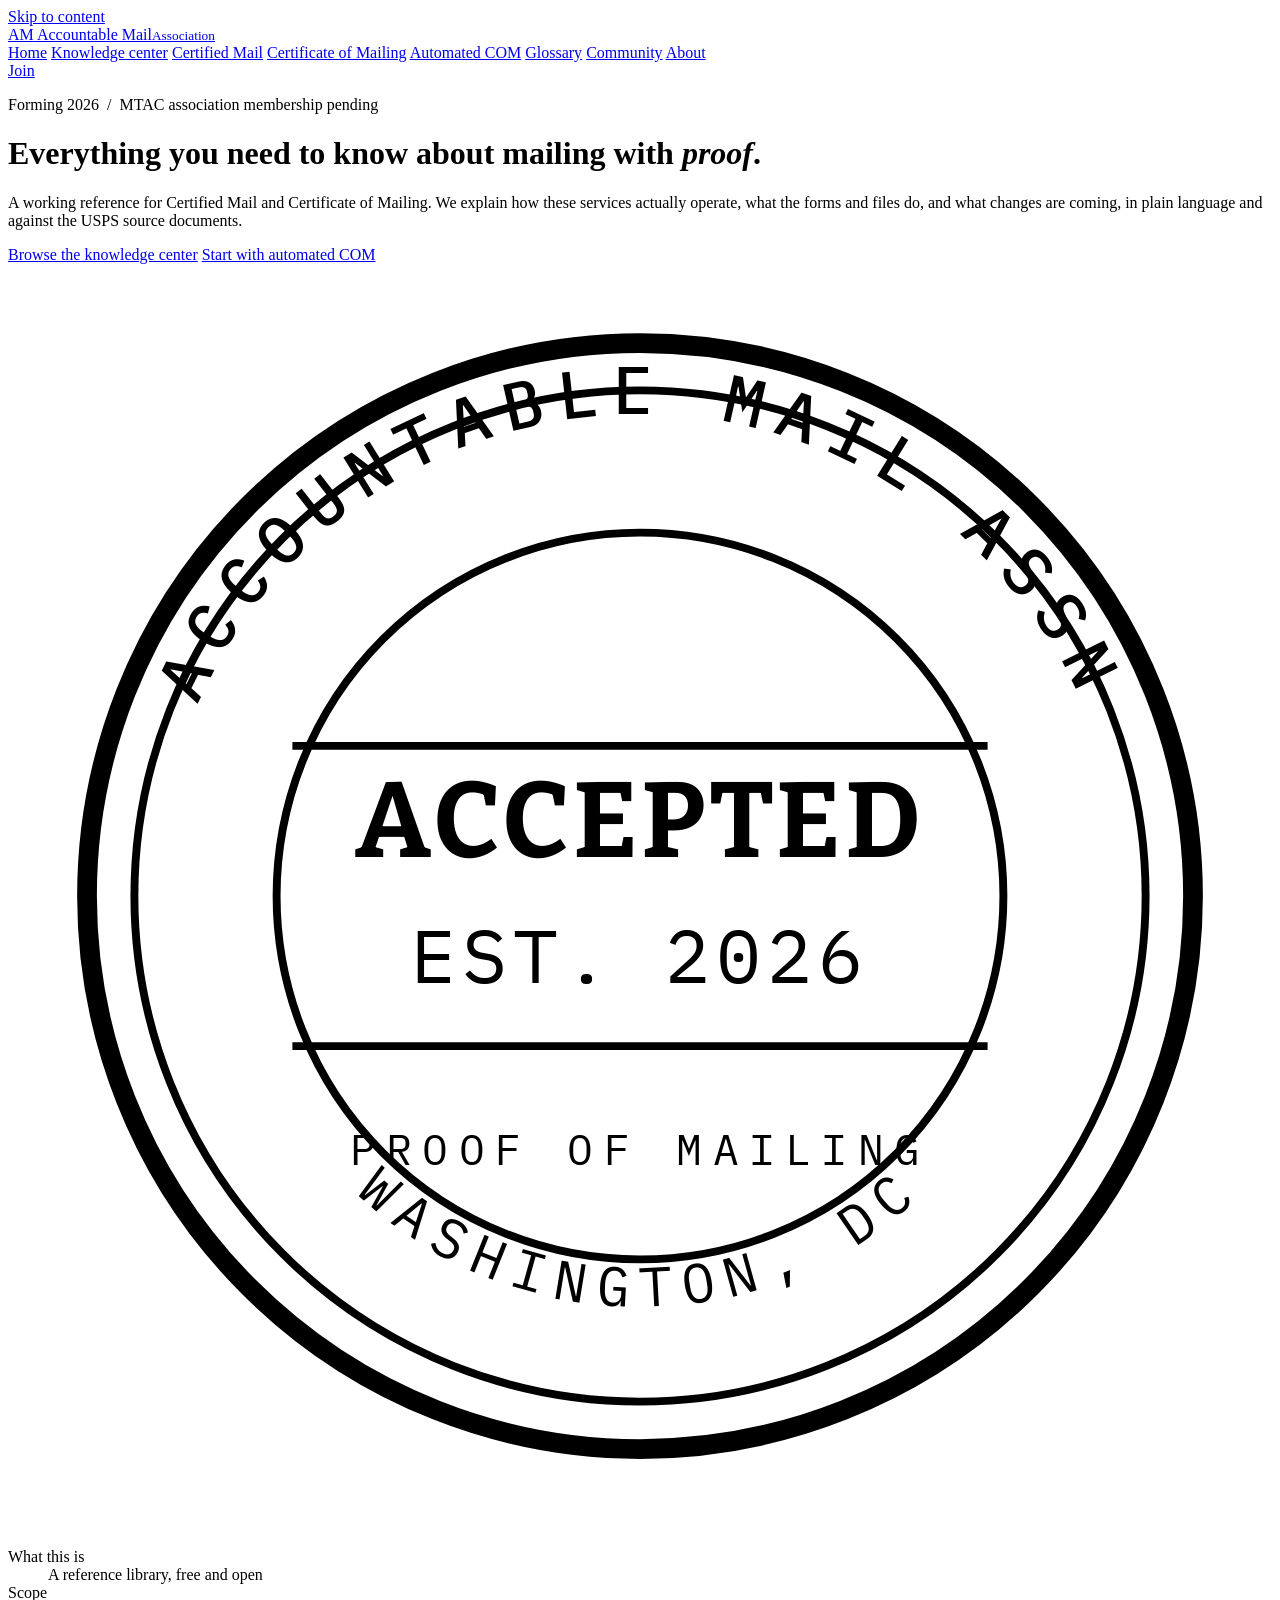
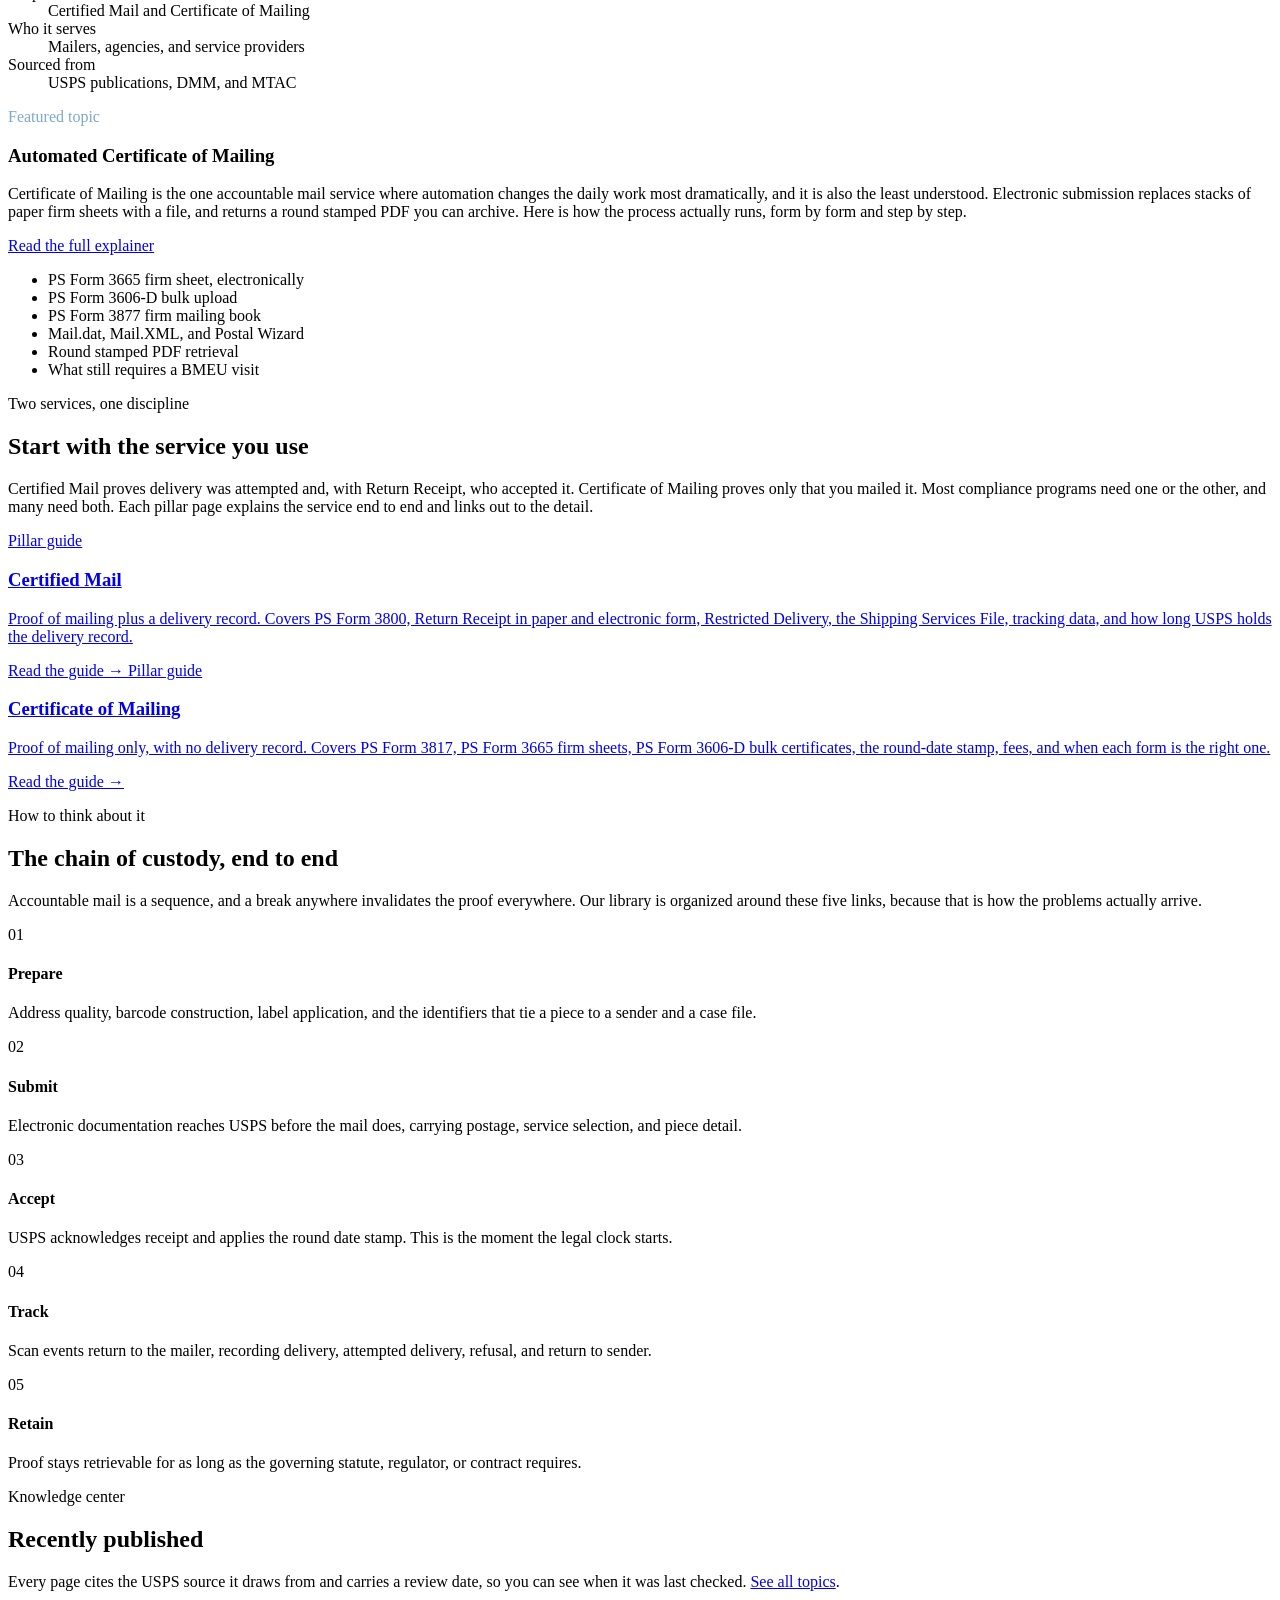
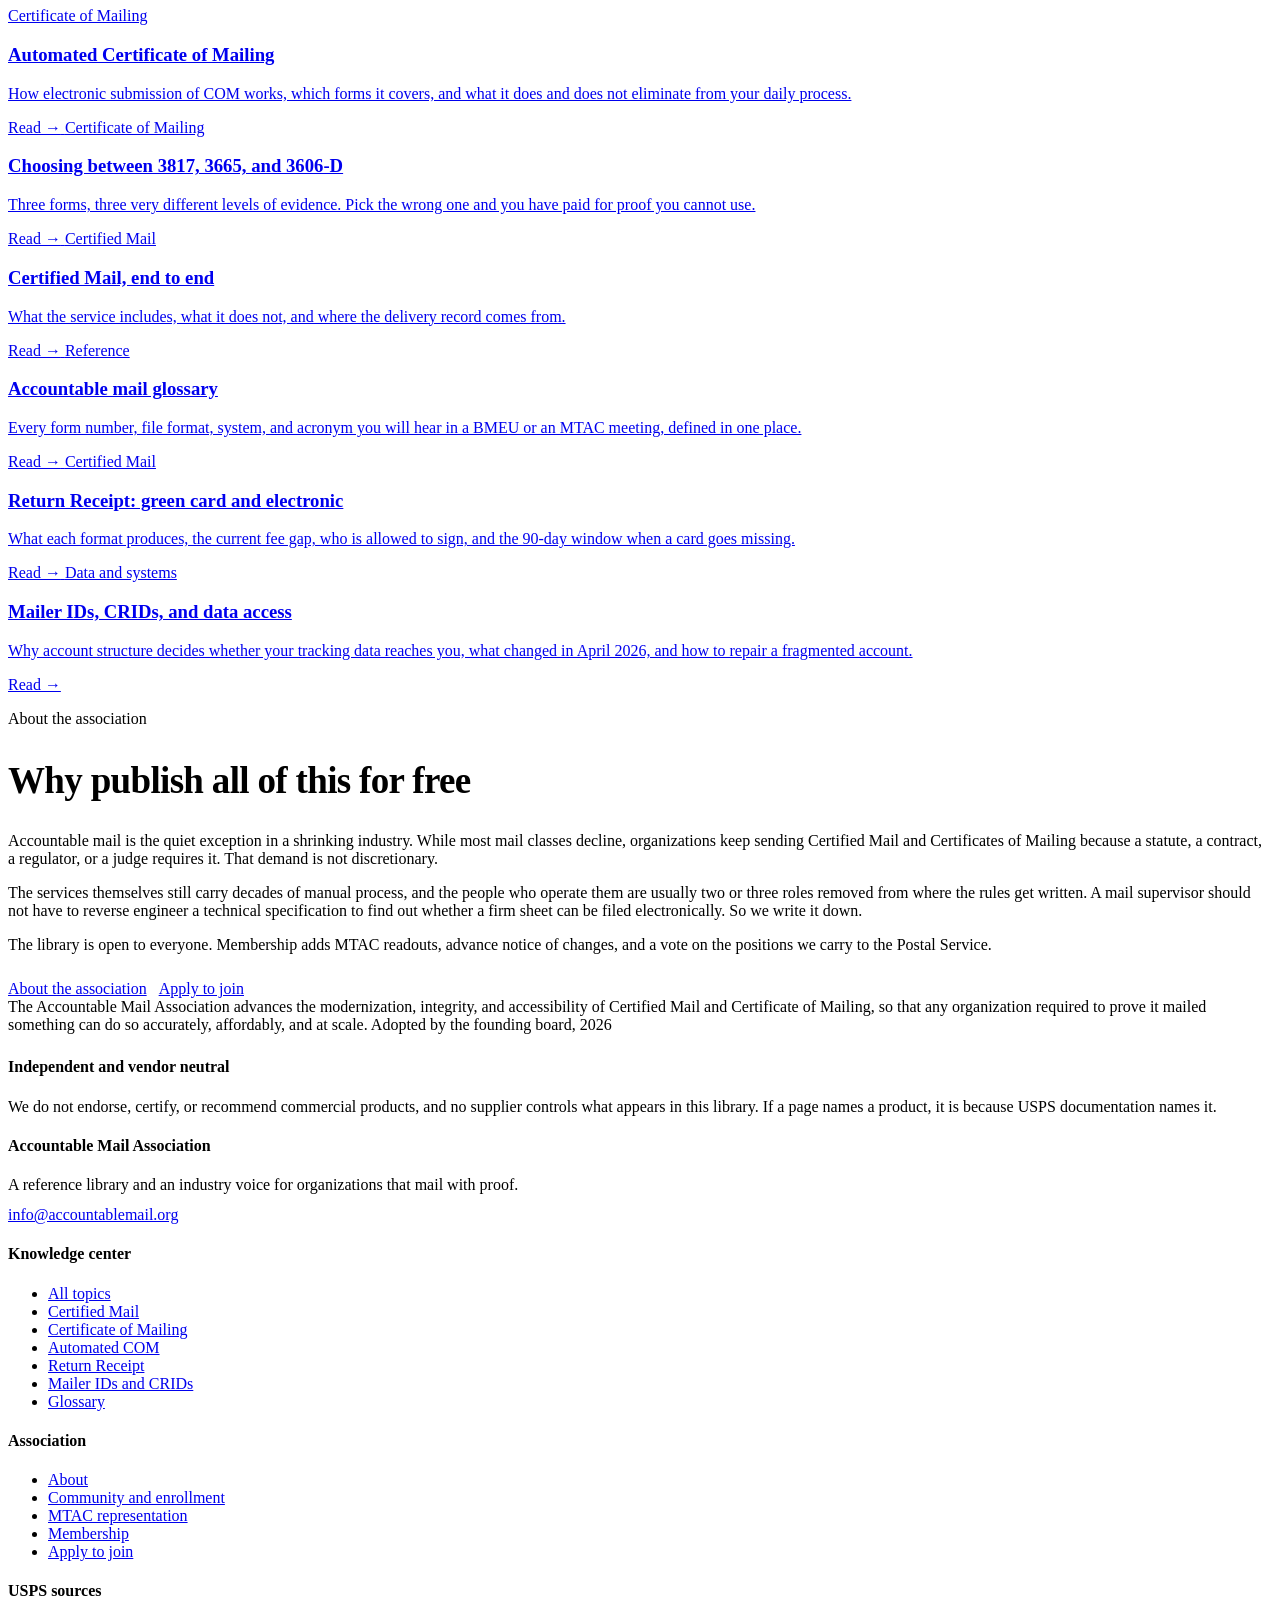
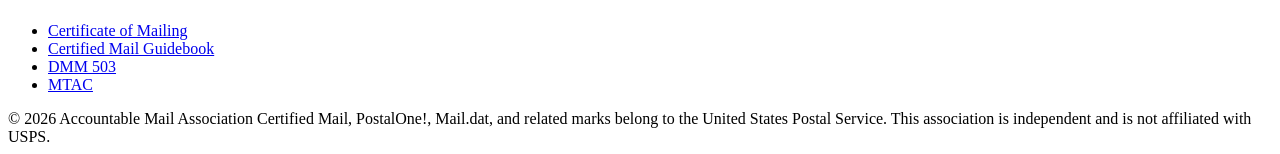
==== index.html @ 94a07061 "Add files via upload" ====
<!DOCTYPE html>
<html lang="en">
<head>
<meta charset="utf-8">
<meta name="viewport" content="width=device-width, initial-scale=1">
<title>Accountable Mail Association | Certified Mail and Certificate of Mailing</title>
<meta name="description" content="A working reference for Certified Mail and Certificate of Mailing. Plain explanations of automated COM, electronic documentation, proof of mailing, tracking data, and retention, maintained against USPS source documentation.">
<link rel="preconnect" href="https://fonts.googleapis.com">
<link rel="preconnect" href="https://fonts.gstatic.com" crossorigin>
<link href="https://fonts.googleapis.com/css2?family=Bitter:wght@400;600;700&family=IBM+Plex+Mono:wght@400;500&family=Source+Sans+3:wght@400;600;700&display=swap" rel="stylesheet">
<link rel="stylesheet" href="assets/site.css">
</head>
<body>
<a class="skip" href="#main">Skip to content</a>

<header class="site">
  <div class="wrap bar">
    <a class="mark" href="index.html">
      <span class="glyph">AM</span>
      <span class="name">Accountable Mail<small>Association</small></span>
    </a>
    <nav class="main" aria-label="Primary">
      <a href="index.html" aria-current="page">Home</a>
      <a href="topics.html">Knowledge center</a>
      <a href="certified-mail.html">Certified Mail</a>
      <a href="certificate-of-mailing.html">Certificate of Mailing</a>
      <a href="automated-com.html">Automated COM</a>
      <a href="glossary.html">Glossary</a>
      <a href="community.html">Community</a>
      <a href="about.html">About</a>
    </nav>
    <a class="btn" href="about.html#join">Join</a>
  </div>
</header>

<main id="main">

  <!-- ================= HERO ================= -->
  <div class="hero">
    <div class="wrap hero-grid">
      <div>
        <p class="eyebrow">Forming 2026 &nbsp;/&nbsp; MTAC association membership pending</p>
        <h1>Everything you need to know about mailing with <em>proof</em>.</h1>
        <p class="lede">A working reference for Certified Mail and Certificate of Mailing. We
          explain how these services actually operate, what the forms and files do, and what
          changes are coming, in plain language and against the USPS source documents.</p>
        <div class="cta">
          <a class="btn" href="topics.html">Browse the knowledge center</a>
          <a class="btn ghost" href="automated-com.html">Start with automated COM</a>
        </div>
      </div>

      <div class="stamp-stage">
        <svg class="stamp" viewBox="0 0 320 320" role="img"
             aria-label="Round-date stamp reading Accountable Mail Association, Washington DC">
          <defs>
            <path id="arcTop" d="M 160,160 m -122,0 a 122,122 0 1,1 244,0" fill="none"/>
            <path id="arcBot" d="M 160,160 m -104,0 a 104,104 0 1,0 208,0" fill="none"/>
          </defs>
          <circle cx="160" cy="160" r="140" fill="none" stroke="currentColor" stroke-width="5"/>
          <circle cx="160" cy="160" r="128" fill="none" stroke="currentColor" stroke-width="2"/>
          <circle cx="160" cy="160" r="92" fill="none" stroke="currentColor" stroke-width="2"/>
          <text font-family="IBM Plex Mono, monospace" font-size="17" letter-spacing="3.4"
                fill="currentColor" font-weight="500">
            <textPath href="#arcTop" startOffset="50%" text-anchor="middle">ACCOUNTABLE MAIL ASSN</textPath>
          </text>
          <text font-family="IBM Plex Mono, monospace" font-size="14" letter-spacing="3" fill="currentColor">
            <textPath href="#arcBot" startOffset="50%" text-anchor="middle">WASHINGTON, DC</textPath>
          </text>
          <line x1="72" y1="122" x2="248" y2="122" stroke="currentColor" stroke-width="2"/>
          <line x1="72" y1="198" x2="248" y2="198" stroke="currentColor" stroke-width="2"/>
          <text x="160" y="150" text-anchor="middle" font-family="Bitter, serif"
                font-size="27" font-weight="700" fill="currentColor" letter-spacing="1">ACCEPTED</text>
          <text x="160" y="182" text-anchor="middle" font-family="IBM Plex Mono, monospace"
                font-size="19" fill="currentColor" letter-spacing="1.5">EST. 2026</text>
          <text x="160" y="228" text-anchor="middle" font-family="IBM Plex Mono, monospace"
                font-size="11" letter-spacing="2.6" fill="currentColor">PROOF OF MAILING</text>
        </svg>
      </div>
    </div>
  </div>

  <!-- ================= STRIP ================= -->
  <div class="strip">
    <dl class="wrap">
      <div class="cell"><dt>What this is</dt><dd>A reference library, free and open</dd></div>
      <div class="cell"><dt>Scope</dt><dd>Certified Mail and Certificate of Mailing</dd></div>
      <div class="cell"><dt>Who it serves</dt><dd>Mailers, agencies, and service providers</dd></div>
      <div class="cell"><dt>Sourced from</dt><dd>USPS publications, DMM, and MTAC</dd></div>
    </dl>
  </div>

  <!-- ================= FEATURED: AUTOMATED COM ================= -->
  <section>
    <div class="wrap">
      <div class="featured">
        <div>
          <p class="eyebrow" style="color:#7FA8CC">Featured topic</p>
          <h3>Automated Certificate of Mailing</h3>
          <p>Certificate of Mailing is the one accountable mail service where automation changes
            the daily work most dramatically, and it is also the least understood. Electronic
            submission replaces stacks of paper firm sheets with a file, and returns a round
            stamped PDF you can archive. Here is how the process actually runs, form by form and
            step by step.</p>
          <a class="btn" href="automated-com.html">Read the full explainer</a>
        </div>
        <ul>
          <li>PS Form 3665 firm sheet, electronically</li>
          <li>PS Form 3606-D bulk upload</li>
          <li>PS Form 3877 firm mailing book</li>
          <li>Mail.dat, Mail.XML, and Postal Wizard</li>
          <li>Round stamped PDF retrieval</li>
          <li>What still requires a BMEU visit</li>
        </ul>
      </div>
    </div>
  </section>

  <!-- ================= TWO PILLARS ================= -->
  <section class="tint">
    <div class="wrap">
      <div class="head">
        <p class="eyebrow">Two services, one discipline</p>
        <h2>Start with the service you use</h2>
        <p>Certified Mail proves delivery was attempted and, with Return Receipt, who accepted it.
          Certificate of Mailing proves only that you mailed it. Most compliance programs need one
          or the other, and many need both. Each pillar page explains the service end to end and
          links out to the detail.</p>
      </div>

      <div class="two">
        <a class="topic" href="certified-mail.html" style="border-top-color:var(--green)">
          <span class="pill new">Pillar guide</span>
          <h3>Certified Mail</h3>
          <p>Proof of mailing plus a delivery record. Covers PS Form 3800, Return Receipt in paper
            and electronic form, Restricted Delivery, the Shipping Services File, tracking data,
            and how long USPS holds the delivery record.</p>
          <span class="go">Read the guide &rarr;</span>
        </a>
        <a class="topic" href="certificate-of-mailing.html" style="border-top-color:var(--green)">
          <span class="pill new">Pillar guide</span>
          <h3>Certificate of Mailing</h3>
          <p>Proof of mailing only, with no delivery record. Covers PS Form 3817, PS Form 3665 firm
            sheets, PS Form 3606-D bulk certificates, the round-date stamp, fees, and when each
            form is the right one.</p>
          <span class="go">Read the guide &rarr;</span>
        </a>
      </div>
    </div>
  </section>

  <!-- ================= CHAIN ================= -->
  <section>
    <div class="wrap">
      <div class="head">
        <p class="eyebrow">How to think about it</p>
        <h2>The chain of custody, end to end</h2>
        <p>Accountable mail is a sequence, and a break anywhere invalidates the proof everywhere.
          Our library is organized around these five links, because that is how the problems
          actually arrive.</p>
      </div>
      <div class="chain">
        <div class="link"><span class="n">01</span><h4>Prepare</h4>
          <p>Address quality, barcode construction, label application, and the identifiers that tie
            a piece to a sender and a case file.</p></div>
        <div class="link"><span class="n">02</span><h4>Submit</h4>
          <p>Electronic documentation reaches USPS before the mail does, carrying postage, service
            selection, and piece detail.</p></div>
        <div class="link"><span class="n">03</span><h4>Accept</h4>
          <p>USPS acknowledges receipt and applies the round date stamp. This is the moment the
            legal clock starts.</p></div>
        <div class="link"><span class="n">04</span><h4>Track</h4>
          <p>Scan events return to the mailer, recording delivery, attempted delivery, refusal, and
            return to sender.</p></div>
        <div class="link"><span class="n">05</span><h4>Retain</h4>
          <p>Proof stays retrievable for as long as the governing statute, regulator, or contract
            requires.</p></div>
      </div>
    </div>
  </section>

  <!-- ================= RECENT ADDITIONS ================= -->
  <section class="tint">
    <div class="wrap">
      <div class="head">
        <p class="eyebrow">Knowledge center</p>
        <h2>Recently published</h2>
        <p>Every page cites the USPS source it draws from and carries a review date, so you can see
          when it was last checked. <a href="topics.html">See all topics</a>.</p>
      </div>

      <div class="topic-grid">
        <a class="topic" href="automated-com.html">
          <span class="pill live">Certificate of Mailing</span>
          <h3>Automated Certificate of Mailing</h3>
          <p>How electronic submission of COM works, which forms it covers, and what it does and
            does not eliminate from your daily process.</p>
          <span class="go">Read &rarr;</span>
        </a>
        <a class="topic" href="certificate-of-mailing.html">
          <span class="pill live">Certificate of Mailing</span>
          <h3>Choosing between 3817, 3665, and 3606-D</h3>
          <p>Three forms, three very different levels of evidence. Pick the wrong one and you have
            paid for proof you cannot use.</p>
          <span class="go">Read &rarr;</span>
        </a>
        <a class="topic" href="certified-mail.html">
          <span class="pill live">Certified Mail</span>
          <h3>Certified Mail, end to end</h3>
          <p>What the service includes, what it does not, and where the delivery record comes from.</p>
          <span class="go">Read &rarr;</span>
        </a>
        <a class="topic" href="glossary.html">
          <span class="pill live">Reference</span>
          <h3>Accountable mail glossary</h3>
          <p>Every form number, file format, system, and acronym you will hear in a BMEU or an MTAC
            meeting, defined in one place.</p>
          <span class="go">Read &rarr;</span>
        </a>
        <a class="topic" href="return-receipt.html">
          <span class="pill live">Certified Mail</span>
          <h3>Return Receipt: green card and electronic</h3>
          <p>What each format produces, the current fee gap, who is allowed to sign, and the 90-day
            window when a card goes missing.</p>
          <span class="go">Read &rarr;</span>
        </a>
        <a class="topic" href="mailer-id-crid.html">
          <span class="pill live">Data and systems</span>
          <h3>Mailer IDs, CRIDs, and data access</h3>
          <p>Why account structure decides whether your tracking data reaches you, what changed in
            April 2026, and how to repair a fragmented account.</p>
          <span class="go">Read &rarr;</span>
        </a>
      </div>
    </div>
  </section>

  <!-- ================= ABOUT TEASER ================= -->
  <section>
    <div class="wrap two">
      <div>
        <p class="eyebrow">About the association</p>
        <h2 style="font-size:clamp(26px,3vw,37px); letter-spacing:-.018em">Why publish all of this
          for free</h2>
        <p style="margin-top:18px">Accountable mail is the quiet exception in a shrinking industry.
          While most mail classes decline, organizations keep sending Certified Mail and
          Certificates of Mailing because a statute, a contract, a regulator, or a judge requires
          it. That demand is not discretionary.</p>
        <p>The services themselves still carry decades of manual process, and the people who
          operate them are usually two or three roles removed from where the rules get written. A
          mail supervisor should not have to reverse engineer a technical specification to find out
          whether a firm sheet can be filed electronically. So we write it down.</p>
        <p>The library is open to everyone. Membership adds MTAC readouts, advance notice of
          changes, and a vote on the positions we carry to the Postal Service.</p>
        <div style="margin-top:26px; display:flex; gap:12px; flex-wrap:wrap">
          <a class="btn" href="about.html">About the association</a>
          <a class="btn ghost" href="about.html#join">Apply to join</a>
        </div>
      </div>
      <div>
        <div class="mission">
          The Accountable Mail Association advances the modernization, integrity, and
          accessibility of Certified Mail and Certificate of Mailing, so that any organization
          required to prove it mailed something can do so accurately, affordably, and at scale.
          <span class="sig">Adopted by the founding board, 2026</span>
        </div>
        <div class="callout" style="margin-top:24px">
          <h4>Independent and vendor neutral</h4>
          <p>We do not endorse, certify, or recommend commercial products, and no supplier controls
            what appears in this library. If a page names a product, it is because USPS
            documentation names it.</p>
        </div>
      </div>
    </div>
  </section>

</main>

<footer class="site">
  <div class="wrap">
    <div class="fgrid">
      <div>
        <h4>Accountable Mail Association</h4>
        <p style="margin:0 0 12px">A reference library and an industry voice for organizations that
          mail with proof.</p>
        <p style="margin:0"><a href="mailto:info@accountablemail.org">info@accountablemail.org</a></p>
      </div>
      <div>
        <h4>Knowledge center</h4>
        <ul>
          <li><a href="topics.html">All topics</a></li>
          <li><a href="certified-mail.html">Certified Mail</a></li>
          <li><a href="certificate-of-mailing.html">Certificate of Mailing</a></li>
          <li><a href="automated-com.html">Automated COM</a></li>
          <li><a href="return-receipt.html">Return Receipt</a></li>
          <li><a href="mailer-id-crid.html">Mailer IDs and CRIDs</a></li>
          <li><a href="glossary.html">Glossary</a></li>
        </ul>
      </div>
      <div>
        <h4>Association</h4>
        <ul>
          <li><a href="about.html">About</a></li>
          <li><a href="community.html">Community and enrollment</a></li>
          <li><a href="about.html#mtac">MTAC representation</a></li>
          <li><a href="about.html#membership">Membership</a></li>
          <li><a href="about.html#join">Apply to join</a></li>
        </ul>
      </div>
      <div>
        <h4>USPS sources</h4>
        <ul>
          <li><a href="https://postalpro.usps.com/com" target="_blank" rel="noopener">Certificate of Mailing</a></li>
          <li><a href="https://postalpro.usps.com/certified-mail-guidebook" target="_blank" rel="noopener">Certified Mail Guidebook</a></li>
          <li><a href="https://pe.usps.com/text/dmm300/503.htm" target="_blank" rel="noopener">DMM 503</a></li>
          <li><a href="https://postalpro.usps.com/mtac" target="_blank" rel="noopener">MTAC</a></li>
        </ul>
      </div>
    </div>
    <div class="legal">
      <span>&copy; 2026 Accountable Mail Association</span>
      <span>Certified Mail, PostalOne!, Mail.dat, and related marks belong to the United States Postal Service. This association is independent and is not affiliated with USPS.</span>
    </div>
  </div>
</footer>

</body>
</html>
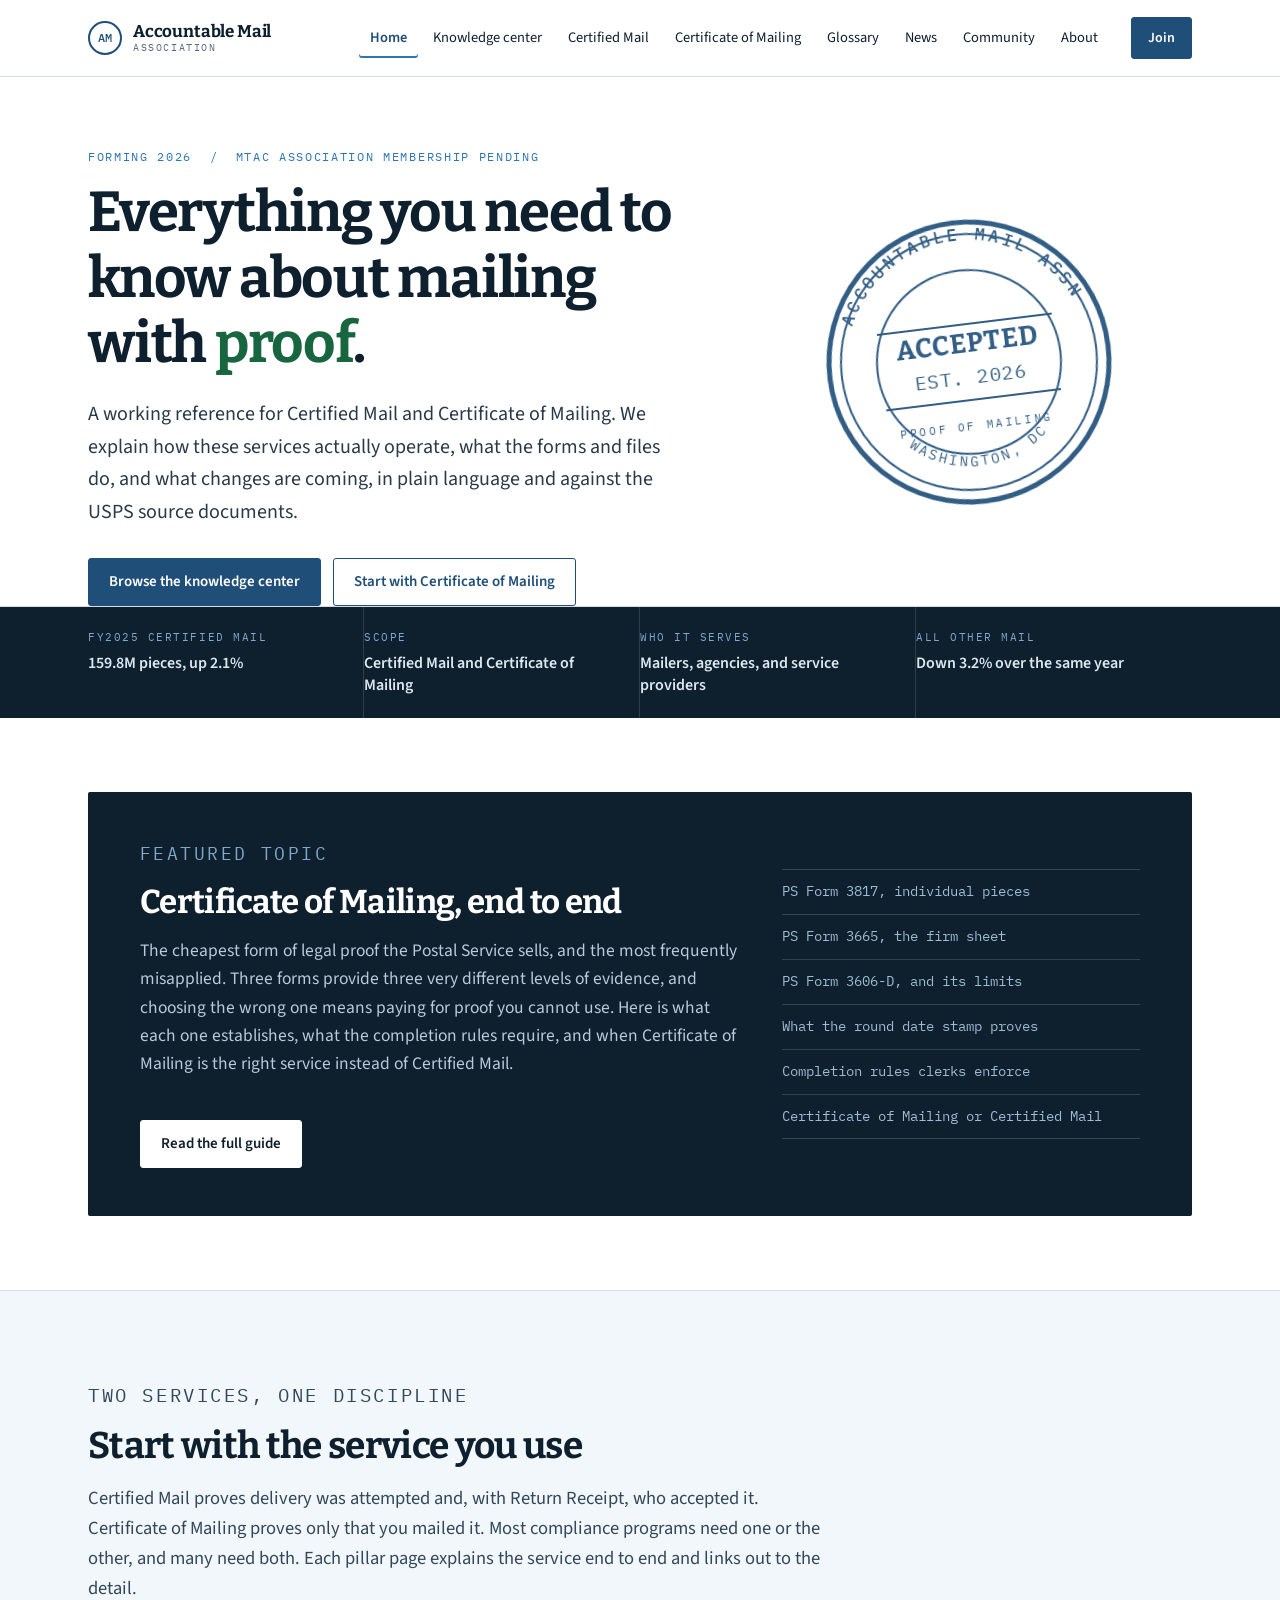
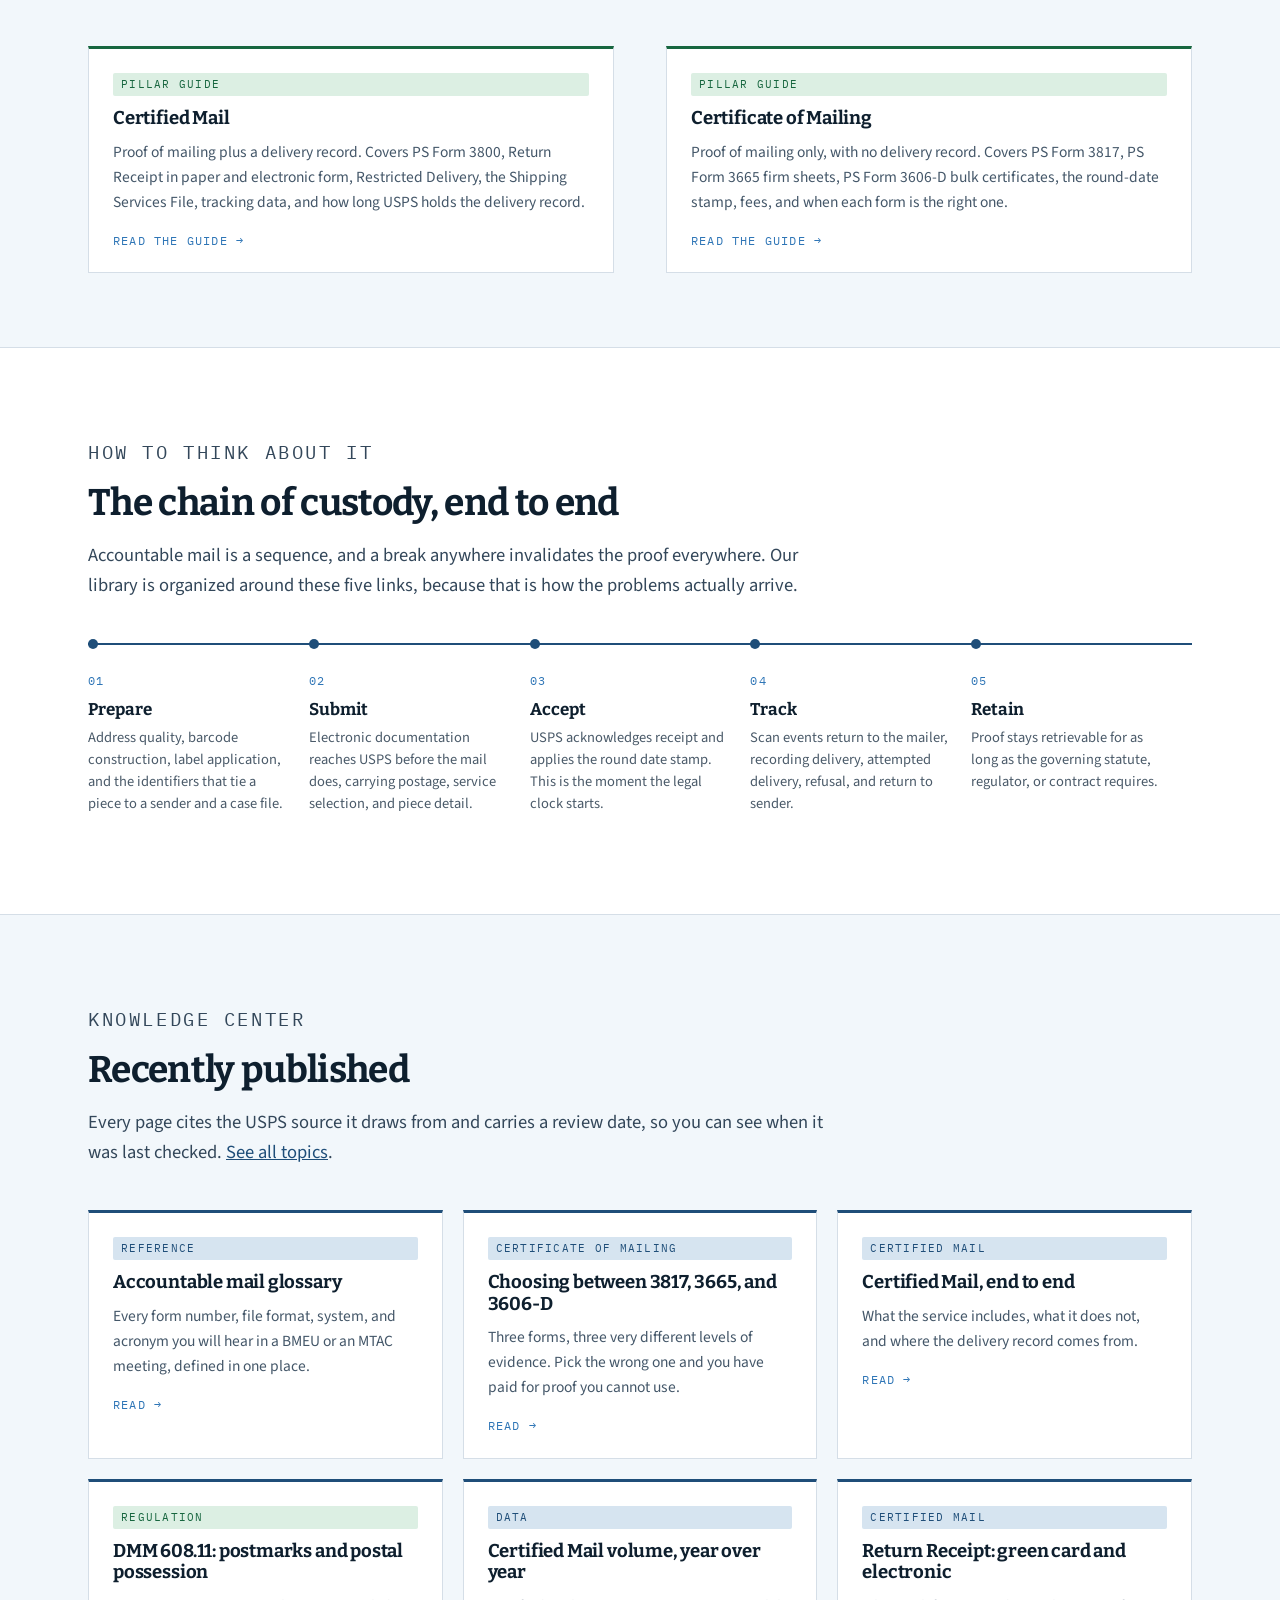
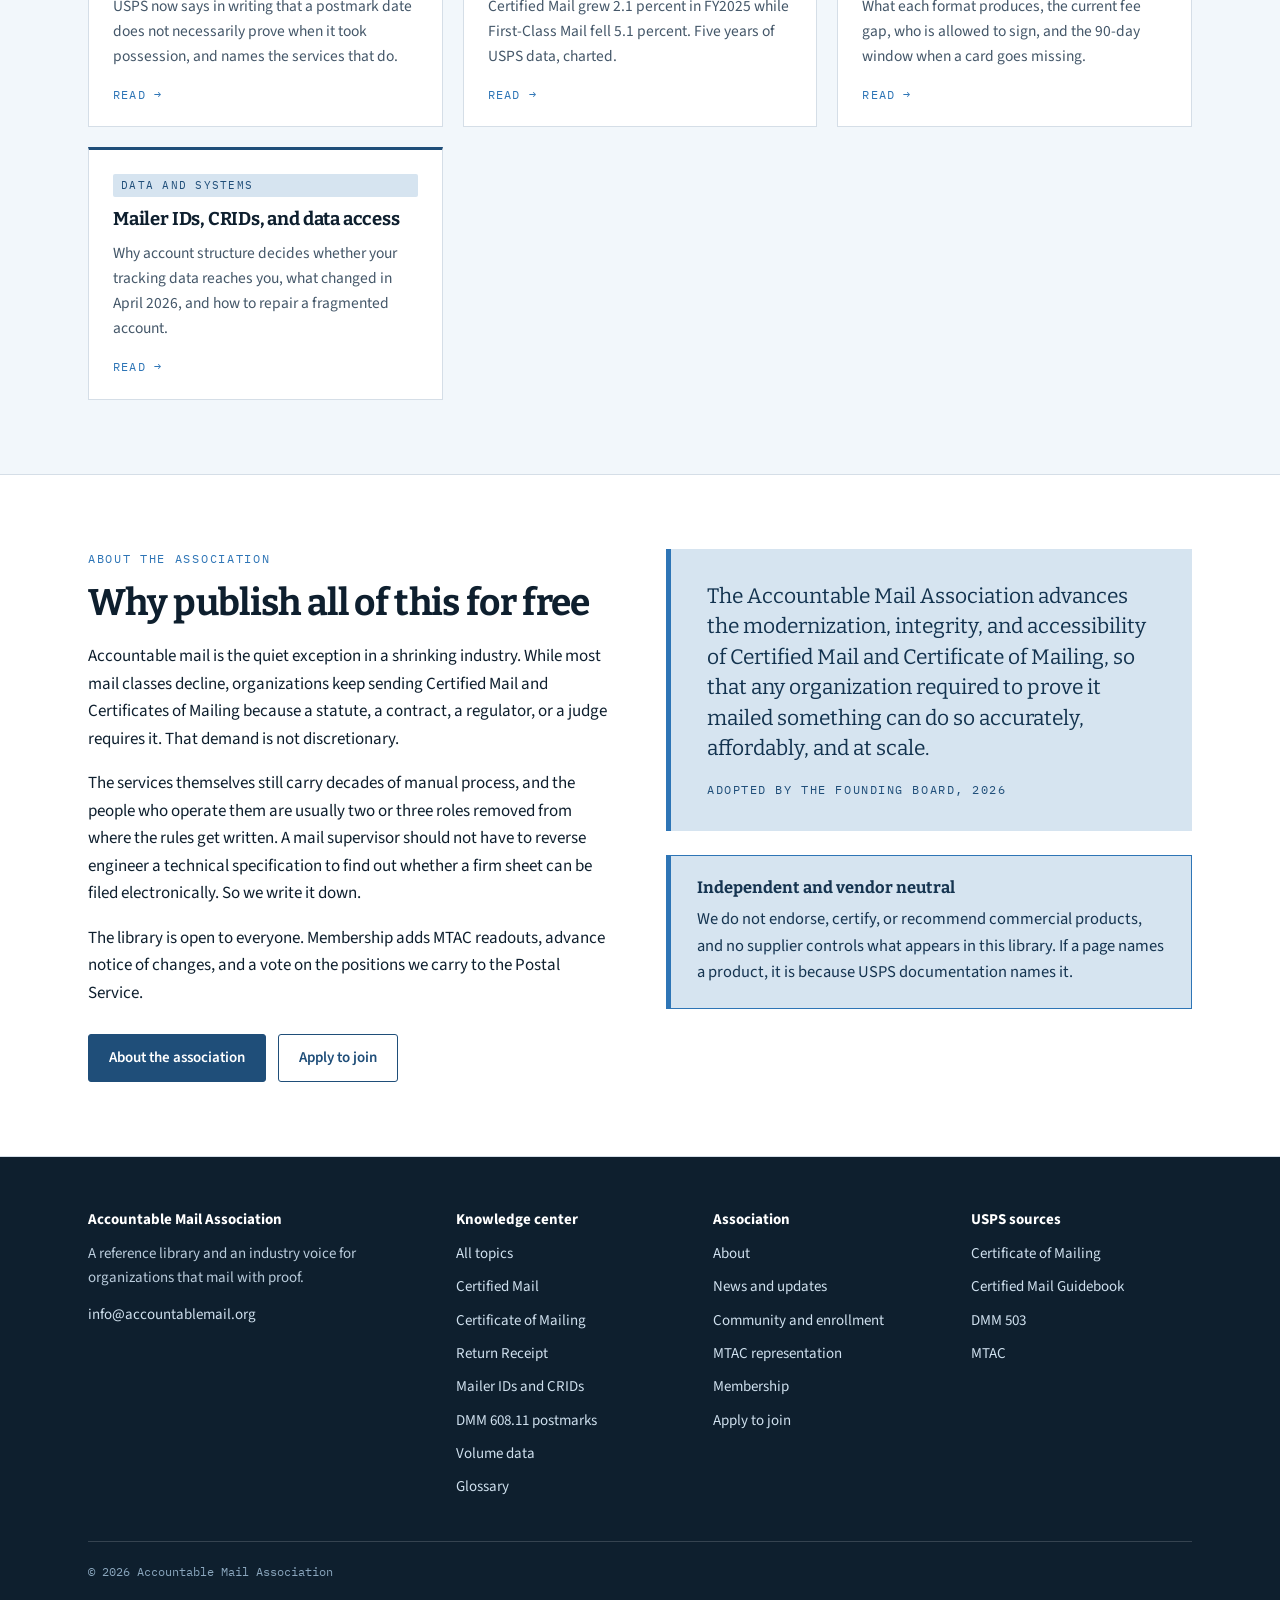
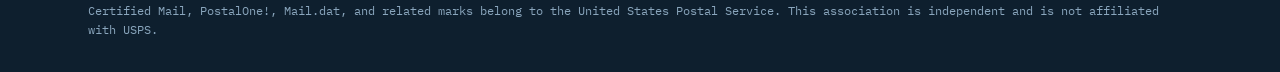
==== commit 7ffa3c50: "Add files via upload" ====
--- a/index.html
+++ b/index.html
@@ -24,8 +24,8 @@
       <a href="topics.html">Knowledge center</a>
       <a href="certified-mail.html">Certified Mail</a>
       <a href="certificate-of-mailing.html">Certificate of Mailing</a>
-      <a href="automated-com.html">Automated COM</a>
       <a href="glossary.html">Glossary</a>
+      <a href="news.html">News</a>
       <a href="community.html">Community</a>
       <a href="about.html">About</a>
     </nav>
@@ -46,7 +46,7 @@
           changes are coming, in plain language and against the USPS source documents.</p>
         <div class="cta">
           <a class="btn" href="topics.html">Browse the knowledge center</a>
-          <a class="btn ghost" href="automated-com.html">Start with automated COM</a>
+          <a class="btn ghost" href="certificate-of-mailing.html">Start with Certificate of Mailing</a>
         </div>
       </div>
 
@@ -83,10 +83,10 @@
   <!-- ================= STRIP ================= -->
   <div class="strip">
     <dl class="wrap">
-      <div class="cell"><dt>What this is</dt><dd>A reference library, free and open</dd></div>
+      <div class="cell"><dt>FY2025 Certified Mail</dt><dd>159.8M pieces, up 2.1%</dd></div>
       <div class="cell"><dt>Scope</dt><dd>Certified Mail and Certificate of Mailing</dd></div>
       <div class="cell"><dt>Who it serves</dt><dd>Mailers, agencies, and service providers</dd></div>
-      <div class="cell"><dt>Sourced from</dt><dd>USPS publications, DMM, and MTAC</dd></div>
+      <div class="cell"><dt>All other mail</dt><dd>Down 3.2% over the same year</dd></div>
     </dl>
   </div>
 
@@ -96,21 +96,21 @@
       <div class="featured">
         <div>
           <p class="eyebrow" style="color:#7FA8CC">Featured topic</p>
-          <h3>Automated Certificate of Mailing</h3>
-          <p>Certificate of Mailing is the one accountable mail service where automation changes
-            the daily work most dramatically, and it is also the least understood. Electronic
-            submission replaces stacks of paper firm sheets with a file, and returns a round
-            stamped PDF you can archive. Here is how the process actually runs, form by form and
-            step by step.</p>
-          <a class="btn" href="automated-com.html">Read the full explainer</a>
+          <h3>Certificate of Mailing, end to end</h3>
+          <p>The cheapest form of legal proof the Postal Service sells, and the most frequently
+            misapplied. Three forms provide three very different levels of evidence, and choosing the
+            wrong one means paying for proof you cannot use. Here is what each one establishes, what
+            the completion rules require, and when Certificate of Mailing is the right service
+            instead of Certified Mail.</p>
+          <a class="btn" href="certificate-of-mailing.html">Read the full guide</a>
         </div>
         <ul>
-          <li>PS Form 3665 firm sheet, electronically</li>
-          <li>PS Form 3606-D bulk upload</li>
-          <li>PS Form 3877 firm mailing book</li>
-          <li>Mail.dat, Mail.XML, and Postal Wizard</li>
-          <li>Round stamped PDF retrieval</li>
-          <li>What still requires a BMEU visit</li>
+          <li>PS Form 3817, individual pieces</li>
+          <li>PS Form 3665, the firm sheet</li>
+          <li>PS Form 3606-D, and its limits</li>
+          <li>What the round date stamp proves</li>
+          <li>Completion rules clerks enforce</li>
+          <li>Certificate of Mailing or Certified Mail</li>
         </ul>
       </div>
     </div>
@@ -190,11 +190,11 @@
       </div>
 
       <div class="topic-grid">
-        <a class="topic" href="automated-com.html">
-          <span class="pill live">Certificate of Mailing</span>
-          <h3>Automated Certificate of Mailing</h3>
-          <p>How electronic submission of COM works, which forms it covers, and what it does and
-            does not eliminate from your daily process.</p>
+        <a class="topic" href="glossary.html">
+          <span class="pill live">Reference</span>
+          <h3>Accountable mail glossary</h3>
+          <p>Every form number, file format, system, and acronym you will hear in a BMEU or an MTAC
+            meeting, defined in one place.</p>
           <span class="go">Read &rarr;</span>
         </a>
         <a class="topic" href="certificate-of-mailing.html">
@@ -210,11 +210,18 @@
           <p>What the service includes, what it does not, and where the delivery record comes from.</p>
           <span class="go">Read &rarr;</span>
         </a>
-        <a class="topic" href="glossary.html">
-          <span class="pill live">Reference</span>
-          <h3>Accountable mail glossary</h3>
-          <p>Every form number, file format, system, and acronym you will hear in a BMEU or an MTAC
-            meeting, defined in one place.</p>
+        <a class="topic" href="postmarks.html">
+          <span class="pill new">Regulation</span>
+          <h3>DMM 608.11: postmarks and postal possession</h3>
+          <p>USPS now says in writing that a postmark date does not necessarily prove when it took
+            possession, and names the services that do.</p>
+          <span class="go">Read &rarr;</span>
+        </a>
+        <a class="topic" href="certified-mail-volume.html">
+          <span class="pill live">Data</span>
+          <h3>Certified Mail volume, year over year</h3>
+          <p>Certified Mail grew 2.1 percent in FY2025 while First-Class Mail fell 5.1 percent. Five
+            years of USPS data, charted.</p>
           <span class="go">Read &rarr;</span>
         </a>
         <a class="topic" href="return-receipt.html">
@@ -291,9 +298,10 @@
           <li><a href="topics.html">All topics</a></li>
           <li><a href="certified-mail.html">Certified Mail</a></li>
           <li><a href="certificate-of-mailing.html">Certificate of Mailing</a></li>
-          <li><a href="automated-com.html">Automated COM</a></li>
           <li><a href="return-receipt.html">Return Receipt</a></li>
           <li><a href="mailer-id-crid.html">Mailer IDs and CRIDs</a></li>
+          <li><a href="postmarks.html">DMM 608.11 postmarks</a></li>
+          <li><a href="certified-mail-volume.html">Volume data</a></li>
           <li><a href="glossary.html">Glossary</a></li>
         </ul>
       </div>
@@ -301,6 +309,7 @@
         <h4>Association</h4>
         <ul>
           <li><a href="about.html">About</a></li>
+          <li><a href="news.html">News and updates</a></li>
           <li><a href="community.html">Community and enrollment</a></li>
           <li><a href="about.html#mtac">MTAC representation</a></li>
           <li><a href="about.html#membership">Membership</a></li>
--- a/assets/site.css
+++ b/assets/site.css
@@ -0,0 +1,339 @@
+/* ==========================================================================
+   Accountable Mail Association
+   Shared stylesheet. Edit here once, every page updates.
+   ========================================================================== */
+
+:root{
+  --ink:#0E1F2E;
+  --navy:#1F4E79;
+  --blue:#2E75B6;
+  --pale:#D6E4F0;
+  --wash:#F2F7FB;
+  --green:#17663F;
+  --amber:#8A5A00;
+  --paper:#FFFFFF;
+  --rule:#D5DEE7;
+  --muted:#5A6B7A;
+  --display:'Bitter', Georgia, 'Times New Roman', serif;
+  --body:'Source Sans 3', Arial, Helvetica, sans-serif;
+  --mono:'IBM Plex Mono', 'Courier New', monospace;
+  --wrap:1160px;
+}
+
+*{box-sizing:border-box}
+html{scroll-behavior:smooth; scroll-padding-top:96px}
+body{
+  margin:0; background:var(--paper); color:var(--ink);
+  font-family:var(--body); font-size:17px; line-height:1.62;
+  -webkit-font-smoothing:antialiased;
+}
+.wrap{max-width:var(--wrap); margin:0 auto; padding:0 28px}
+.wrap-narrow{max-width:820px; margin:0 auto; padding:0 28px}
+a{color:var(--navy)}
+h1,h2,h3,h4{font-family:var(--display); font-weight:700; line-height:1.16; margin:0}
+p{margin:0 0 1em}
+p:last-child{margin-bottom:0}
+hr{border:0; border-top:1px solid var(--rule); margin:44px 0}
+
+.eyebrow{
+  font-family:var(--mono); font-size:12px; letter-spacing:.14em;
+  text-transform:uppercase; color:var(--blue); margin:0 0 14px;
+}
+.skip{position:absolute; left:-9999px}
+.skip:focus{left:12px; top:12px; z-index:200; background:#fff; padding:10px 16px; border:2px solid var(--navy)}
+
+/* ---------------------------------------------------------------- header */
+header.site{
+  position:sticky; top:0; z-index:60; background:rgba(255,255,255,.97);
+  backdrop-filter:saturate(140%) blur(8px); border-bottom:1px solid var(--rule);
+}
+.bar{display:flex; align-items:center; gap:22px; height:76px}
+.mark{display:flex; align-items:center; gap:11px; text-decoration:none; color:var(--ink); flex:none}
+.mark .glyph{
+  width:34px; height:34px; border-radius:50%; border:2px solid var(--navy);
+  display:grid; place-items:center; font-family:var(--mono); font-size:12px;
+  font-weight:500; color:var(--navy);
+}
+.mark .name{font-family:var(--display); font-weight:700; font-size:17px; letter-spacing:-.01em; line-height:1.05}
+.mark .name small{display:block; font-family:var(--mono); font-size:10px; font-weight:400;
+  letter-spacing:.16em; text-transform:uppercase; color:var(--muted); margin-top:2px}
+
+nav.main{margin-left:auto; display:flex; align-items:center; gap:4px; overflow-x:auto; scrollbar-width:none}
+nav.main::-webkit-scrollbar{display:none}
+nav.main a{
+  font-size:14.5px; text-decoration:none; color:var(--ink); padding:8px 11px;
+  border-radius:3px; white-space:nowrap;
+}
+nav.main a:hover{background:var(--wash); color:var(--navy)}
+nav.main a[aria-current="page"]{color:var(--navy); font-weight:600; box-shadow:inset 0 -2px 0 var(--blue)}
+
+.btn{
+  display:inline-block; background:var(--navy); color:#fff; text-decoration:none;
+  padding:11px 20px; border-radius:3px; font-weight:600; font-size:15px;
+  border:1px solid var(--navy); cursor:pointer; transition:background .15s ease;
+}
+.btn:hover{background:#173C5E}
+.btn.ghost{background:transparent; color:var(--navy)}
+.btn.ghost:hover{background:var(--wash)}
+header.site .btn{flex:none; padding:9px 16px; font-size:14px}
+
+/* ---------------------------------------------------------------- hero */
+.hero{padding:70px 0 0; border-bottom:1px solid var(--rule)}
+.hero-grid{display:grid; grid-template-columns:1.15fr .85fr; gap:56px; align-items:center}
+.hero h1{font-size:clamp(36px,4.4vw,57px); letter-spacing:-.022em}
+.hero h1 em{font-style:normal; color:var(--green)}
+.hero .lede{font-size:20px; color:#28394A; margin-top:22px; max-width:34em}
+.hero .cta{display:flex; gap:12px; flex-wrap:wrap; margin-top:30px}
+
+.stamp-stage{display:flex; justify-content:center; align-items:center; padding:10px 0 40px}
+.stamp{
+  width:100%; max-width:320px; color:var(--navy); opacity:.92;
+  transform:rotate(-7deg); animation:press .85s cubic-bezier(.2,.9,.3,1) both;
+}
+@keyframes press{
+  0%{opacity:0; transform:rotate(-16deg) scale(1.5)}
+  62%{opacity:.95; transform:rotate(-6deg) scale(.965)}
+  100%{opacity:.92; transform:rotate(-7deg) scale(1)}
+}
+@media (prefers-reduced-motion:reduce){ .stamp{animation:none} }
+
+/* ---------------------------------------------------------------- strip */
+.strip{background:var(--ink); color:#DCE7F0}
+.strip .wrap{display:grid; grid-template-columns:repeat(4,1fr)}
+.strip .cell{padding:22px 26px 22px 0; border-right:1px solid rgba(255,255,255,.14)}
+.strip .cell:last-child{border-right:0}
+.strip dt{font-family:var(--mono); font-size:11px; letter-spacing:.14em;
+  text-transform:uppercase; color:#7FA8CC; margin-bottom:6px}
+.strip dd{margin:0; font-size:16px; font-weight:600; line-height:1.35}
+
+/* ---------------------------------------------------------------- sections */
+section{padding:74px 0; border-bottom:1px solid var(--rule)}
+section.tint{background:var(--wash)}
+.head{max-width:44em; margin-bottom:42px}
+.head h2{font-size:clamp(26px,3vw,37px); letter-spacing:-.018em}
+.head p{margin-top:16px; font-size:18.5px; color:#33475A}
+
+.two{display:grid; grid-template-columns:1fr 1fr; gap:52px}
+.three{display:grid; grid-template-columns:repeat(3,1fr); gap:26px}
+
+/* ---------------------------------------------------------------- topic cards */
+.topic-grid{display:grid; grid-template-columns:repeat(3,1fr); gap:20px}
+.topic{
+  display:flex; flex-direction:column; background:var(--paper);
+  border:1px solid var(--rule); border-top:3px solid var(--navy);
+  padding:24px 24px 22px; text-decoration:none; color:inherit;
+  transition:border-color .15s ease, transform .15s ease;
+}
+.topic:hover{border-color:var(--blue); transform:translateY(-2px)}
+.topic h3{font-size:18.5px; margin-bottom:10px; letter-spacing:-.01em}
+.topic p{font-size:15.5px; color:#445769; margin:0}
+.topic .go{margin-top:16px; font-family:var(--mono); font-size:12px; letter-spacing:.1em;
+  text-transform:uppercase; color:var(--blue)}
+.topic.soon{border-top-color:#A9B8C6; background:#FBFCFD}
+.topic.soon:hover{transform:none; border-color:var(--rule)}
+.topic.soon h3{color:#54677A}
+
+.pill{
+  display:inline-block; font-family:var(--mono); font-size:10.5px; letter-spacing:.12em;
+  text-transform:uppercase; padding:3px 8px; border-radius:2px; margin-bottom:12px;
+}
+.pill.live{background:var(--pale); color:var(--navy)}
+.pill.draft{background:#EDEFF2; color:#5F7183}
+.pill.new{background:#DCEFE3; color:var(--green)}
+
+/* featured topic */
+.featured{
+  display:grid; grid-template-columns:1.25fr .75fr; gap:44px; align-items:center;
+  background:var(--ink); color:#DCE7F0; padding:48px 52px; border-radius:2px;
+}
+.featured h3{color:#fff; font-size:clamp(24px,2.6vw,33px); letter-spacing:-.02em; margin-bottom:16px}
+.featured p{font-size:17.5px; color:#B9CBDB}
+.featured .btn{background:#fff; color:var(--ink); border-color:#fff; margin-top:24px}
+.featured .btn:hover{background:var(--pale)}
+.featured ul{list-style:none; margin:0; padding:0; font-family:var(--mono); font-size:13.5px}
+.featured li{padding:11px 0; border-bottom:1px solid rgba(255,255,255,.16); color:#9FBBD3}
+.featured li:first-child{border-top:1px solid rgba(255,255,255,.16)}
+
+/* ---------------------------------------------------------------- mission */
+.mission{
+  background:var(--pale); border-left:5px solid var(--blue);
+  padding:32px 36px; font-family:var(--display); font-size:21px;
+  line-height:1.45; color:#13334F;
+}
+.mission .sig{font-family:var(--mono); font-size:12px; letter-spacing:.13em;
+  text-transform:uppercase; color:var(--navy); display:block; margin-top:18px}
+
+/* ---------------------------------------------------------------- chain */
+.chain{display:grid; grid-template-columns:repeat(5,1fr)}
+.link{padding:26px 22px 26px 0; border-top:2px solid var(--navy); position:relative}
+.link .n{font-family:var(--mono); font-size:12px; color:var(--blue); letter-spacing:.1em; display:block; margin-bottom:9px}
+.link h4{font-size:17px; margin-bottom:8px}
+.link p{font-size:14.5px; color:#4A5A69; line-height:1.5}
+.link::before{content:""; position:absolute; top:-6px; left:0; width:10px; height:10px;
+  background:var(--navy); border-radius:50%}
+
+/* ---------------------------------------------------------------- article pages */
+.crumb{font-family:var(--mono); font-size:12px; letter-spacing:.08em; text-transform:uppercase;
+  color:var(--muted); padding:22px 0 0}
+.crumb a{color:var(--muted); text-decoration:none}
+.crumb a:hover{color:var(--blue)}
+
+.article-head{padding:16px 0 44px; border-bottom:1px solid var(--rule)}
+.article-head h1{font-size:clamp(32px,3.9vw,50px); letter-spacing:-.022em; max-width:19em}
+.article-head .lede{font-size:20px; color:#33475A; margin-top:20px; max-width:38em}
+.byline{font-family:var(--mono); font-size:12px; letter-spacing:.09em; text-transform:uppercase;
+  color:var(--muted); margin-top:26px; display:flex; gap:22px; flex-wrap:wrap}
+
+.article-layout{display:grid; grid-template-columns:230px 1fr; gap:60px; padding:48px 0 80px; align-items:start}
+.toc{position:sticky; top:100px}
+.toc h4{font-family:var(--mono); font-size:11px; letter-spacing:.13em; text-transform:uppercase;
+  color:var(--muted); font-weight:400; margin-bottom:14px; padding-bottom:10px; border-bottom:1px solid var(--rule)}
+.toc ol{list-style:none; margin:0; padding:0; counter-reset:toc}
+.toc li{counter-increment:toc; margin-bottom:2px}
+.toc a{display:block; padding:7px 0 7px 26px; font-size:14.5px; text-decoration:none;
+  color:#41556A; position:relative; line-height:1.35}
+.toc a::before{content:counter(toc,decimal-leading-zero); position:absolute; left:0;
+  font-family:var(--mono); font-size:11px; color:var(--blue); top:9px}
+.toc a:hover{color:var(--navy)}
+
+.prose{max-width:44em}
+.prose h2{font-size:29px; letter-spacing:-.016em; margin:52px 0 16px; padding-top:6px}
+.prose h2:first-child{margin-top:0}
+.prose h3{font-size:20.5px; margin:34px 0 12px}
+.prose p{font-size:17.5px; color:#26374A}
+.prose ul,.prose ol{padding-left:24px; margin:0 0 1.1em; color:#26374A; font-size:17.5px}
+.prose li{margin-bottom:8px}
+.prose li strong{color:var(--ink)}
+.prose > ul > li::marker{color:var(--blue)}
+.prose a{text-decoration-thickness:1px; text-underline-offset:2px}
+code{font-family:var(--mono); font-size:.9em; background:var(--wash); padding:2px 6px;
+  border:1px solid var(--rule); border-radius:2px; color:var(--navy)}
+
+/* ---------------------------------------------------------------- tables */
+table{width:100%; border-collapse:collapse; font-size:16px; background:var(--paper); margin:26px 0}
+caption{text-align:left; font-family:var(--mono); font-size:12px; letter-spacing:.12em;
+  text-transform:uppercase; color:var(--muted); padding-bottom:12px}
+th{background:var(--navy); color:#fff; text-align:left; font-weight:600; padding:13px 16px; font-size:14.5px}
+td{padding:14px 16px; border-bottom:1px solid var(--rule); vertical-align:top; color:#33475A}
+tbody tr:nth-child(even) td{background:var(--wash)}
+td strong{color:var(--ink)}
+td code{font-size:.88em}
+
+/* ---------------------------------------------------------------- callouts */
+.callout{
+  background:var(--pale); border:1px solid var(--blue); border-left-width:5px;
+  padding:22px 26px; margin:30px 0; font-size:16.5px; color:#153450;
+}
+.callout h4{font-size:16.5px; margin-bottom:9px}
+.callout p{font-size:16.5px}
+.callout.warn{background:#FBF3E2; border-color:var(--amber); color:#4A3300}
+.callout.warn h4{color:#5C3F00}
+.callout.plain{background:var(--wash); border-color:var(--rule); border-left-color:var(--navy); color:#33475A}
+
+/* sources block */
+.sources{border-top:2px solid var(--navy); margin-top:58px; padding-top:24px}
+.sources h4{font-family:var(--mono); font-size:11.5px; letter-spacing:.13em; text-transform:uppercase;
+  color:var(--navy); font-weight:400; margin-bottom:16px}
+.sources ol{list-style:none; margin:0; padding:0; counter-reset:src}
+.sources li{counter-increment:src; padding:11px 0 11px 34px; border-bottom:1px solid var(--rule);
+  position:relative; font-size:15.5px; color:#44576A}
+.sources li::before{content:"[" counter(src) "]"; position:absolute; left:0;
+  font-family:var(--mono); font-size:12px; color:var(--blue); top:13px}
+.sources a{text-decoration:none}
+.sources a:hover{text-decoration:underline}
+.sources span{display:block; font-family:var(--mono); font-size:12px; color:var(--muted)}
+
+/* next / prev */
+.next-up{display:grid; grid-template-columns:1fr 1fr; gap:20px; margin-top:44px}
+.next-up a{display:block; border:1px solid var(--rule); padding:20px 22px; text-decoration:none; color:inherit}
+.next-up a:hover{border-color:var(--blue)}
+.next-up span{font-family:var(--mono); font-size:11px; letter-spacing:.12em; text-transform:uppercase;
+  color:var(--muted); display:block; margin-bottom:7px}
+.next-up strong{font-family:var(--display); font-size:17px; color:var(--ink)}
+
+/* ---------------------------------------------------------------- misc */
+.fact{border-top:1px solid var(--rule); padding:19px 0; display:grid;
+  grid-template-columns:190px 1fr; gap:26px; align-items:start}
+.fact:last-child{border-bottom:1px solid var(--rule)}
+.fact dt{font-family:var(--mono); font-size:12px; letter-spacing:.1em;
+  text-transform:uppercase; color:var(--navy); padding-top:3px}
+.fact dd{margin:0; font-size:16.5px; color:#33475A}
+
+.person{border:1px solid var(--rule); padding:24px; background:var(--paper)}
+.person .role{font-family:var(--mono); font-size:11px; letter-spacing:.13em;
+  text-transform:uppercase; color:var(--green); margin-bottom:10px}
+.person h3{font-size:19px; margin-bottom:8px}
+.person p{font-size:15.5px; color:#4A5A69}
+
+.res{display:grid; grid-template-columns:repeat(2,1fr); gap:0 44px}
+.res a{display:block; padding:16px 0; border-bottom:1px solid var(--rule);
+  text-decoration:none; color:var(--ink)}
+.res a:hover{color:var(--blue)}
+.res a span{display:block; font-family:var(--mono); font-size:12px; color:var(--muted); margin-top:4px}
+.res a::after{content:" \2197"; color:var(--blue)}
+
+.post{border-top:1px solid var(--rule); padding:22px 0; display:grid;
+  grid-template-columns:150px 1fr; gap:26px}
+.post time{font-family:var(--mono); font-size:13px; color:var(--muted); padding-top:4px}
+.post h3{font-size:19px; margin-bottom:8px}
+.post p{font-size:16px; color:#4A5A69}
+
+/* forms */
+.form{background:var(--paper); border:1px solid var(--rule); padding:32px}
+.field{margin-bottom:18px}
+label{display:block; font-size:14px; font-weight:600; margin-bottom:6px; color:#28394A}
+input,select,textarea{
+  width:100%; font-family:var(--body); font-size:16px; padding:11px 13px;
+  border:1px solid #B9C7D4; border-radius:3px; background:#fff; color:var(--ink);
+}
+input:focus,select:focus,textarea:focus{outline:2px solid var(--blue); outline-offset:1px; border-color:var(--blue)}
+textarea{min-height:110px; resize:vertical}
+.row{display:grid; grid-template-columns:1fr 1fr; gap:18px}
+.note{font-size:14px; color:var(--muted); margin-top:14px}
+
+a:focus-visible, button:focus-visible, .btn:focus-visible{outline:2px solid var(--blue); outline-offset:3px}
+
+/* ---------------------------------------------------------------- footer */
+footer.site{background:var(--ink); color:#B9CBDB; padding:54px 0 32px; font-size:15px}
+footer.site a{color:#CFE0EE; text-decoration:none}
+footer.site a:hover{text-decoration:underline}
+.fgrid{display:grid; grid-template-columns:1.5fr 1fr 1fr 1fr; gap:36px; padding-bottom:32px}
+footer.site h4{color:#fff; font-size:15px; margin-bottom:14px; font-family:var(--body); font-weight:700}
+footer.site ul{list-style:none; margin:0; padding:0}
+footer.site li{margin-bottom:9px}
+.legal{border-top:1px solid rgba(255,255,255,.16); padding-top:20px;
+  display:flex; justify-content:space-between; gap:20px; flex-wrap:wrap;
+  font-family:var(--mono); font-size:12px; color:#8AA6BD}
+
+/* ---------------------------------------------------------------- responsive */
+@media (max-width:1000px){
+  .article-layout{grid-template-columns:1fr; gap:34px}
+  .toc{position:static; border:1px solid var(--rule); padding:20px 22px; background:var(--wash)}
+  .topic-grid{grid-template-columns:1fr 1fr}
+}
+@media (max-width:900px){
+  .hero-grid,.two,.three,.res,.row,.next-up,.featured{grid-template-columns:1fr}
+  .featured{padding:34px 28px; gap:28px}
+  .chain{grid-template-columns:1fr 1fr}
+  .strip .wrap{grid-template-columns:1fr 1fr}
+  .strip .cell{border-right:0; border-bottom:1px solid rgba(255,255,255,.14)}
+  .fgrid{grid-template-columns:1fr 1fr}
+  nav.main{display:none}
+  .hero{padding-top:44px}
+  section{padding:54px 0}
+  .fact,.post{grid-template-columns:1fr; gap:8px}
+  .prose h2{font-size:25px; margin-top:42px}
+}
+@media (max-width:560px){
+  .chain,.topic-grid,.fgrid{grid-template-columns:1fr}
+  .strip .wrap{grid-template-columns:1fr}
+  .mission{padding:24px 22px; font-size:19px}
+  body{font-size:16.5px}
+}
+
+@media print{
+  header.site,footer.site,.toc,.next-up,nav.main{display:none}
+  .article-layout{grid-template-columns:1fr}
+  body{font-size:11pt; font-family:Arial, Helvetica, sans-serif}
+  .prose{max-width:none}
+}
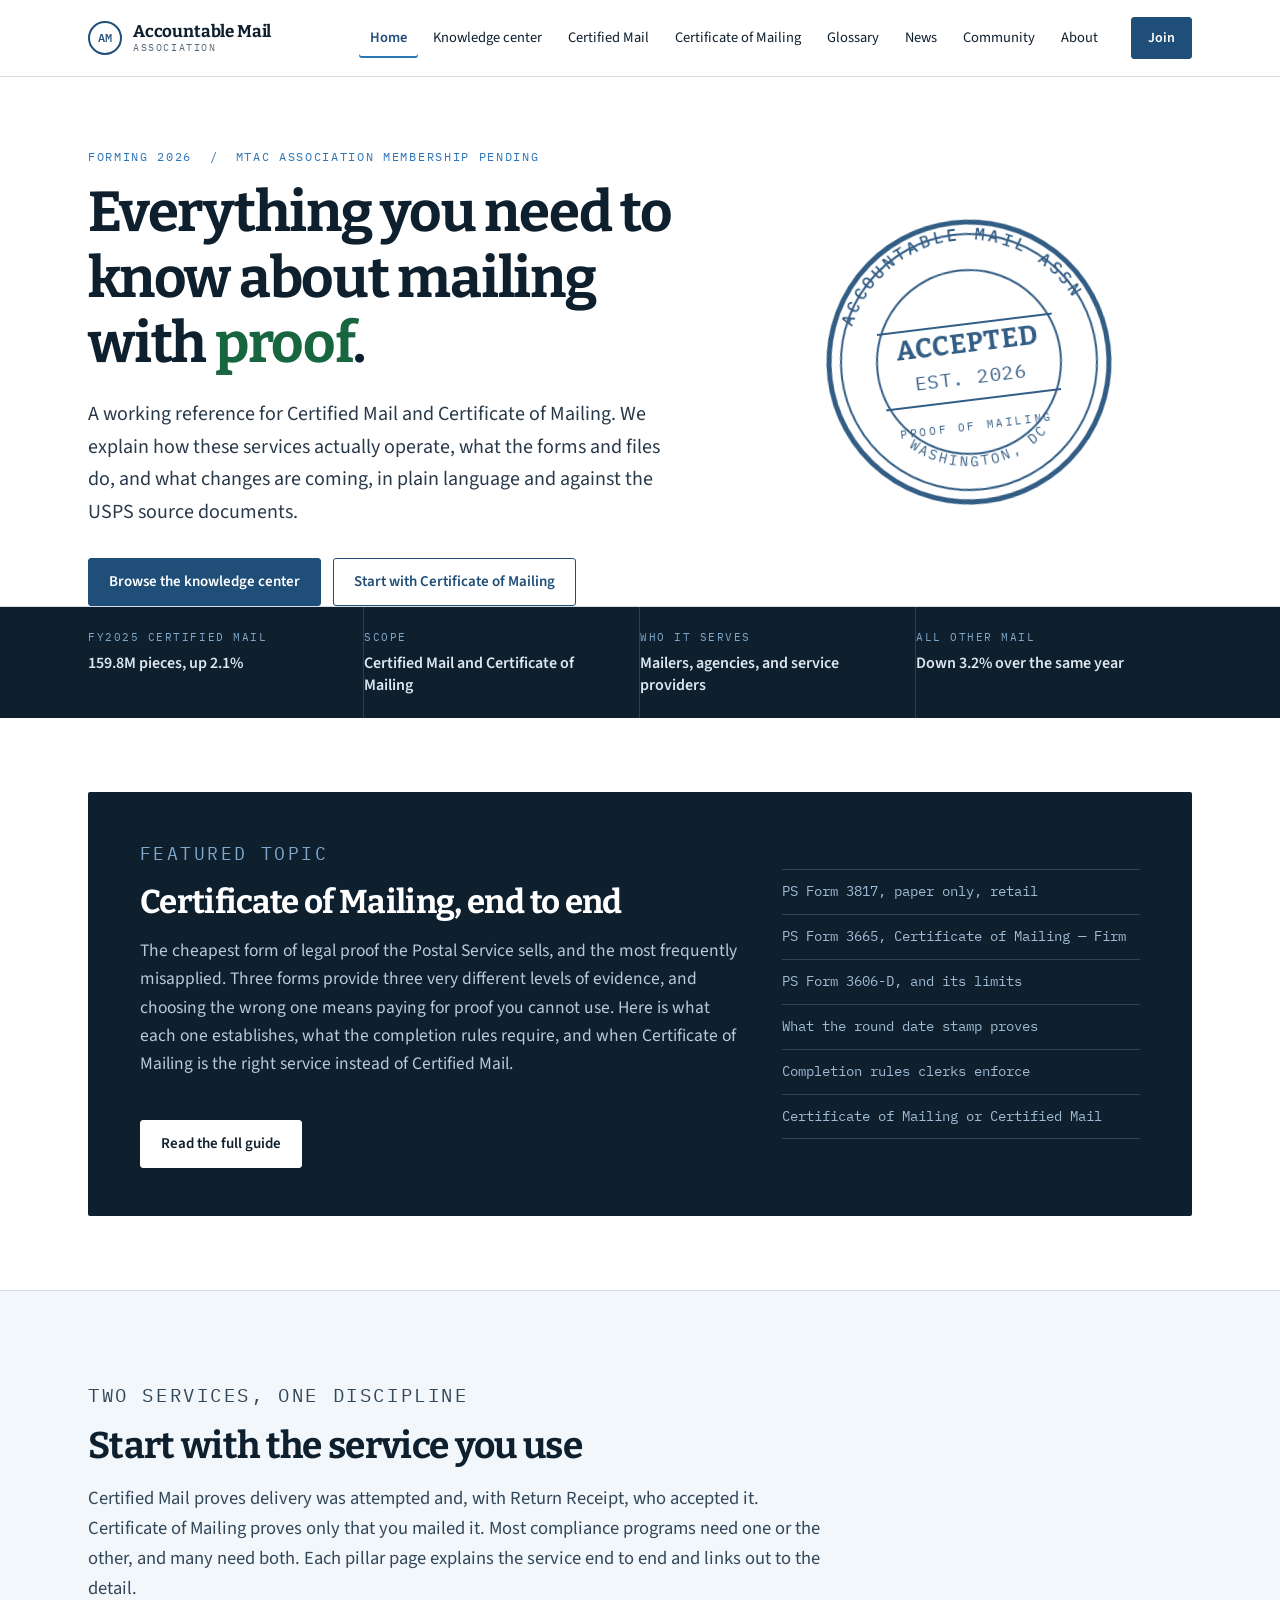
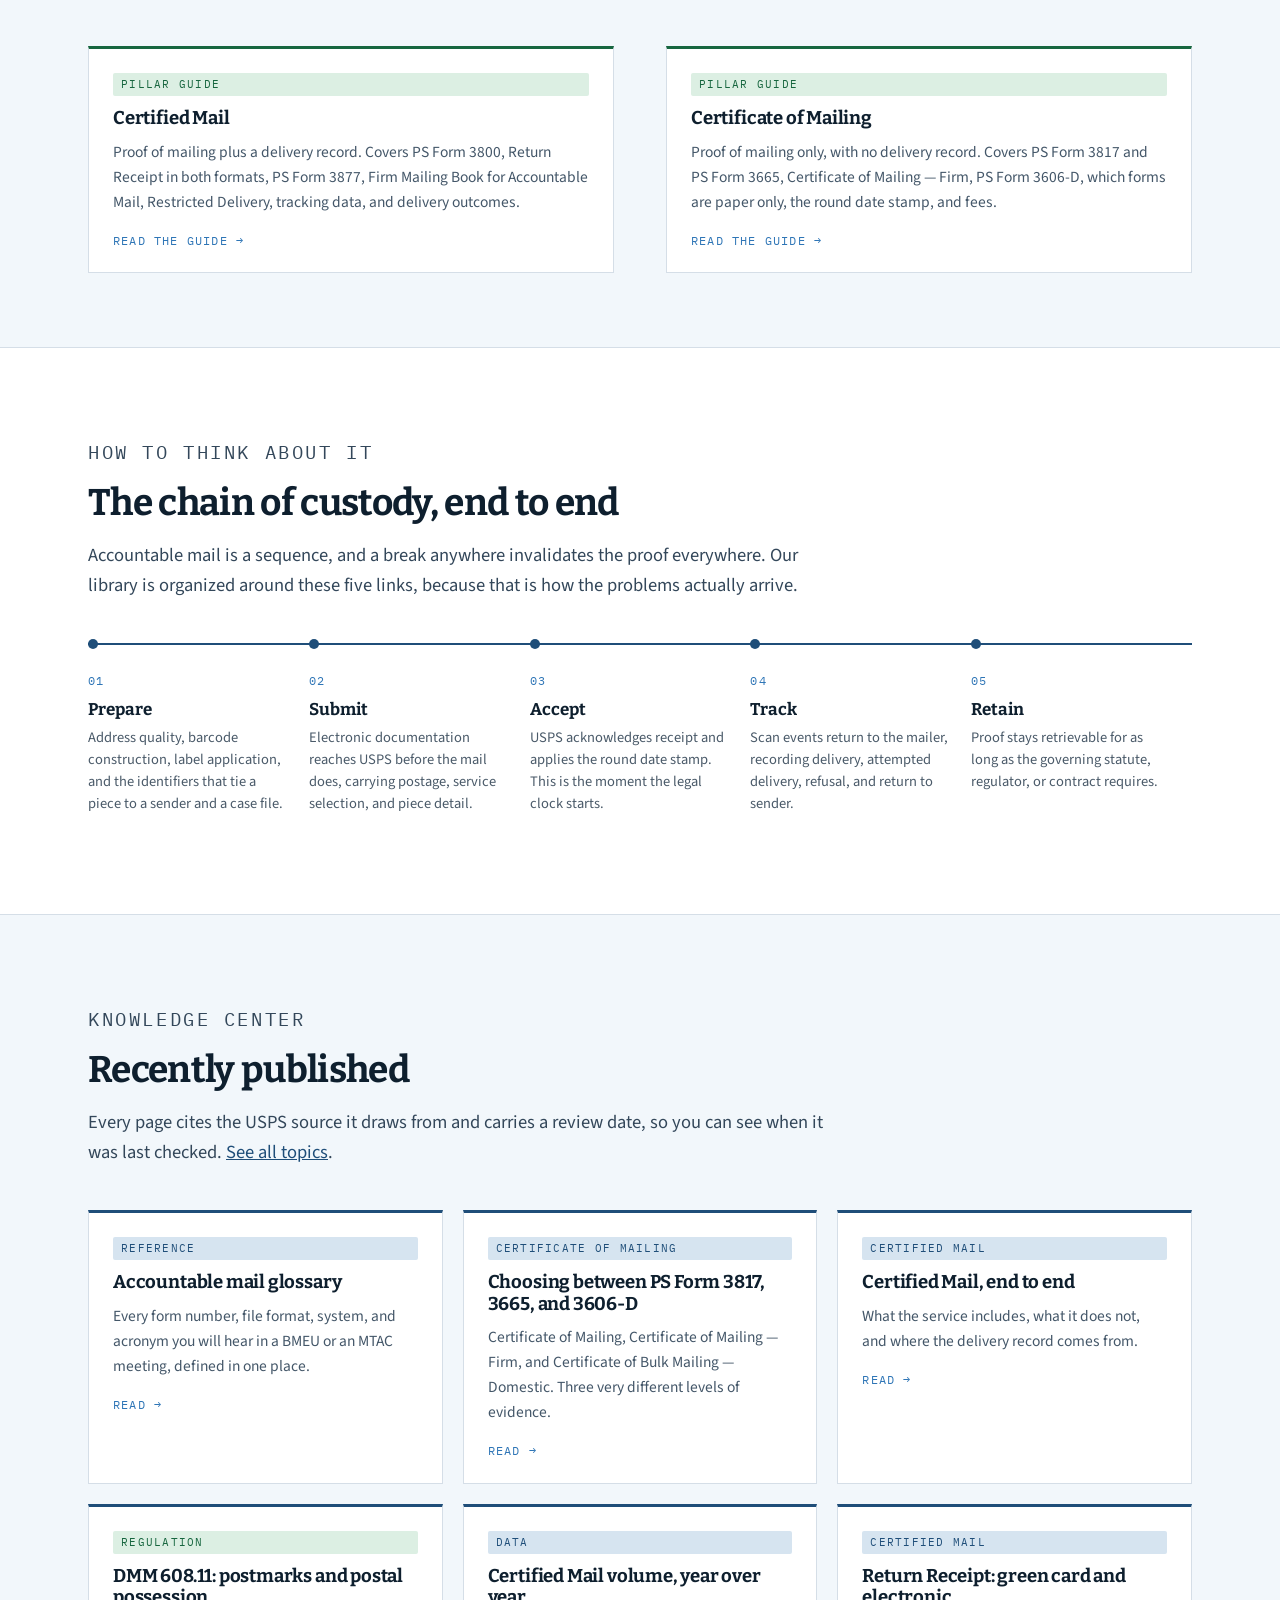
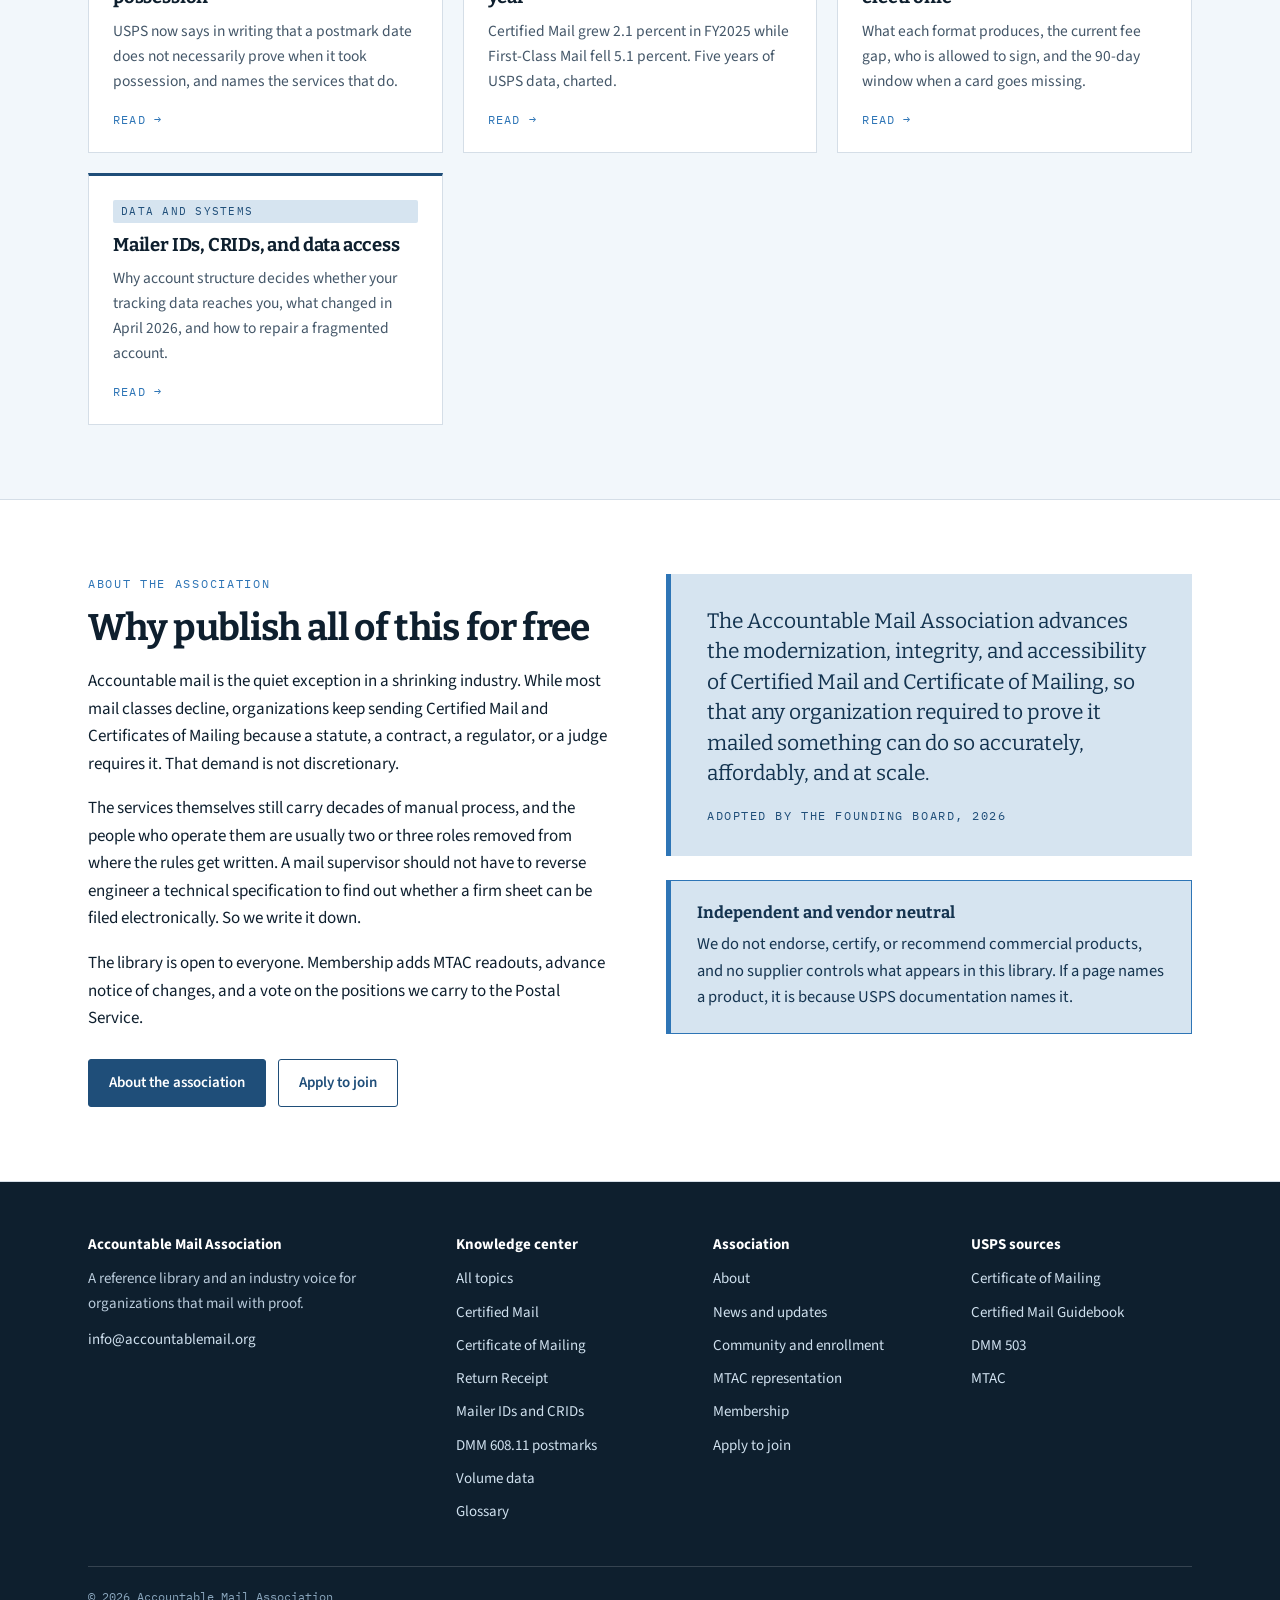
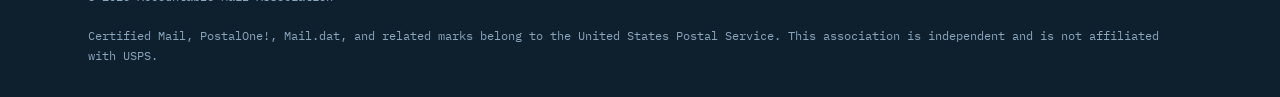
==== commit a3db921c: "Add files via upload" ====
--- a/index.html
+++ b/index.html
@@ -105,8 +105,8 @@
           <a class="btn" href="certificate-of-mailing.html">Read the full guide</a>
         </div>
         <ul>
-          <li>PS Form 3817, individual pieces</li>
-          <li>PS Form 3665, the firm sheet</li>
+          <li>PS Form 3817, paper only, retail</li>
+          <li>PS Form 3665, Certificate of Mailing &mdash; Firm</li>
           <li>PS Form 3606-D, and its limits</li>
           <li>What the round date stamp proves</li>
           <li>Completion rules clerks enforce</li>
@@ -132,17 +132,17 @@
         <a class="topic" href="certified-mail.html" style="border-top-color:var(--green)">
           <span class="pill new">Pillar guide</span>
           <h3>Certified Mail</h3>
-          <p>Proof of mailing plus a delivery record. Covers PS Form 3800, Return Receipt in paper
-            and electronic form, Restricted Delivery, the Shipping Services File, tracking data,
-            and how long USPS holds the delivery record.</p>
+          <p>Proof of mailing plus a delivery record. Covers PS Form 3800, Return Receipt in both
+            formats, PS Form 3877, Firm Mailing Book for Accountable Mail, Restricted Delivery,
+            tracking data, and delivery outcomes.</p>
           <span class="go">Read the guide &rarr;</span>
         </a>
         <a class="topic" href="certificate-of-mailing.html" style="border-top-color:var(--green)">
           <span class="pill new">Pillar guide</span>
           <h3>Certificate of Mailing</h3>
-          <p>Proof of mailing only, with no delivery record. Covers PS Form 3817, PS Form 3665 firm
-            sheets, PS Form 3606-D bulk certificates, the round-date stamp, fees, and when each
-            form is the right one.</p>
+          <p>Proof of mailing only, with no delivery record. Covers PS Form 3817 and PS Form 3665,
+            Certificate of Mailing &mdash; Firm, PS Form 3606-D, which forms are paper only, the
+            round date stamp, and fees.</p>
           <span class="go">Read the guide &rarr;</span>
         </a>
       </div>
@@ -199,9 +199,9 @@
         </a>
         <a class="topic" href="certificate-of-mailing.html">
           <span class="pill live">Certificate of Mailing</span>
-          <h3>Choosing between 3817, 3665, and 3606-D</h3>
-          <p>Three forms, three very different levels of evidence. Pick the wrong one and you have
-            paid for proof you cannot use.</p>
+          <h3>Choosing between PS Form 3817, 3665, and 3606-D</h3>
+          <p>Certificate of Mailing, Certificate of Mailing &mdash; Firm, and Certificate of Bulk
+            Mailing &mdash; Domestic. Three very different levels of evidence.</p>
           <span class="go">Read &rarr;</span>
         </a>
         <a class="topic" href="certified-mail.html">
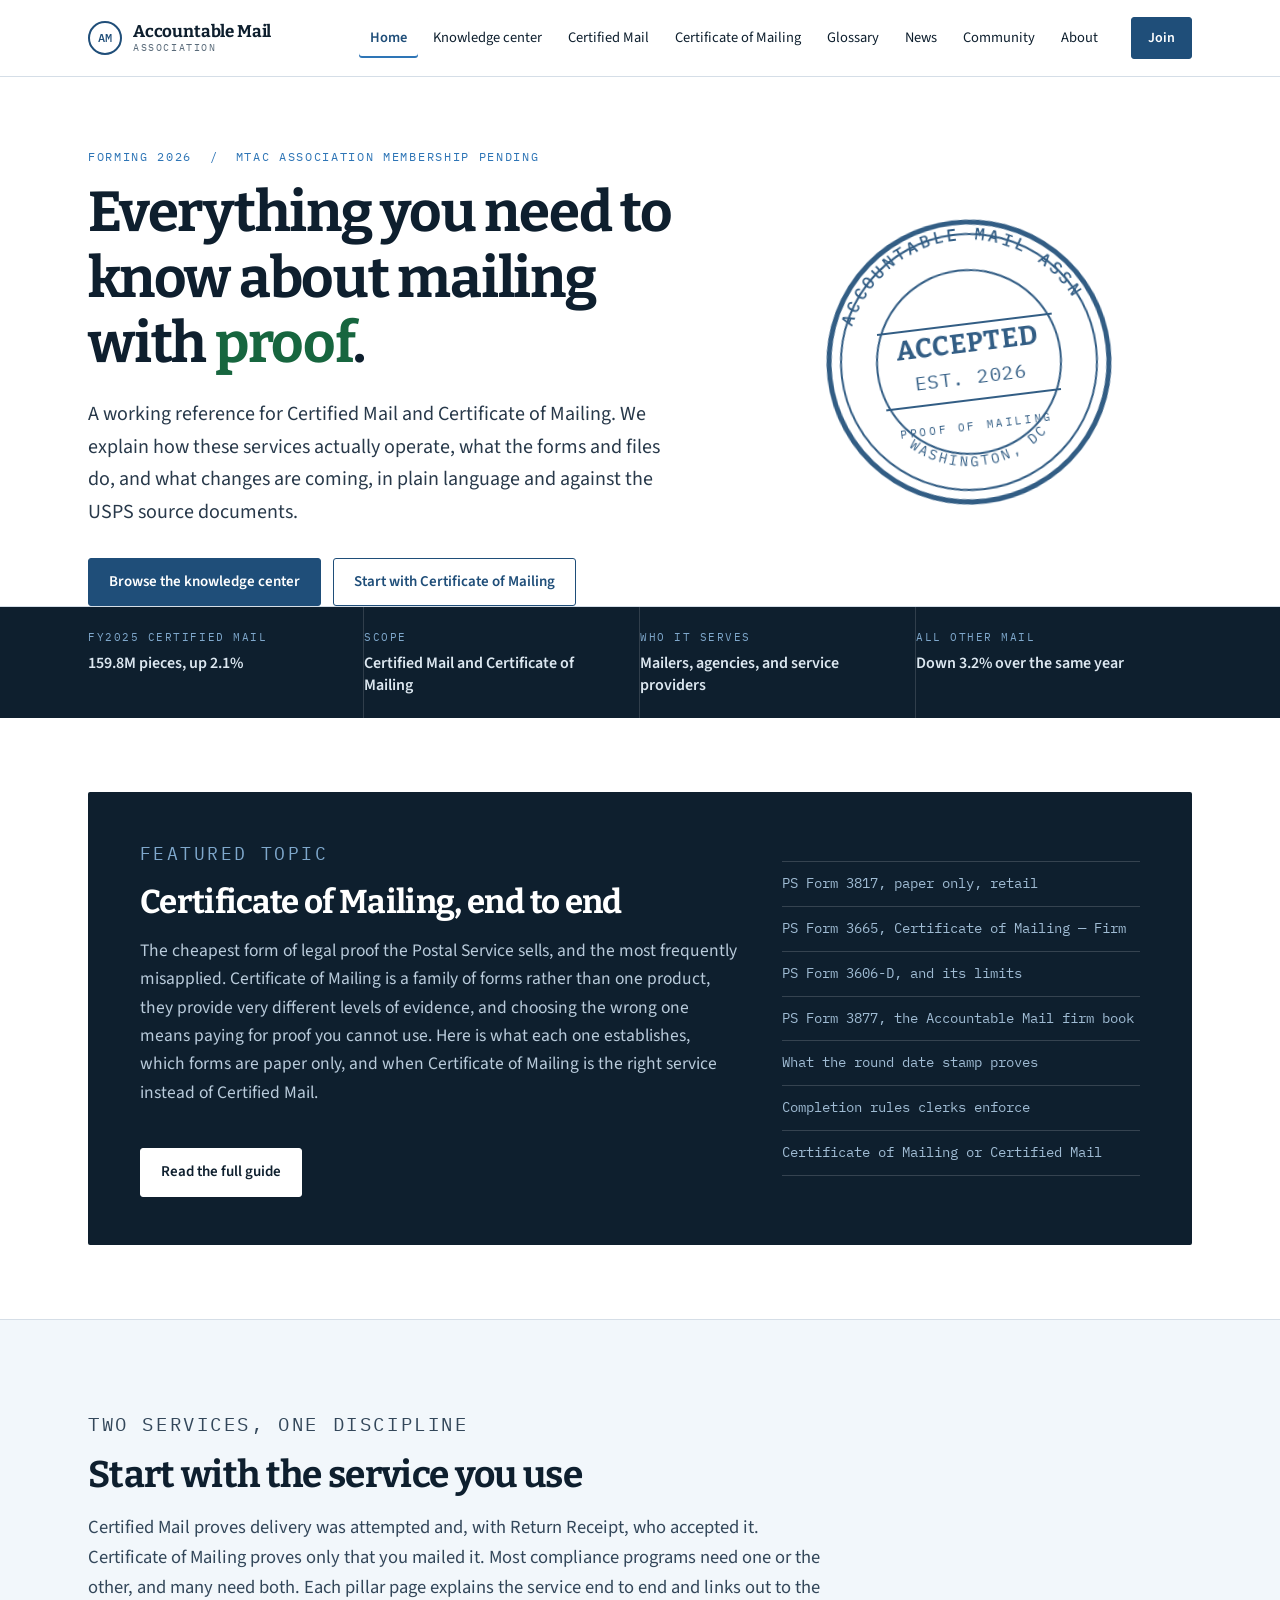
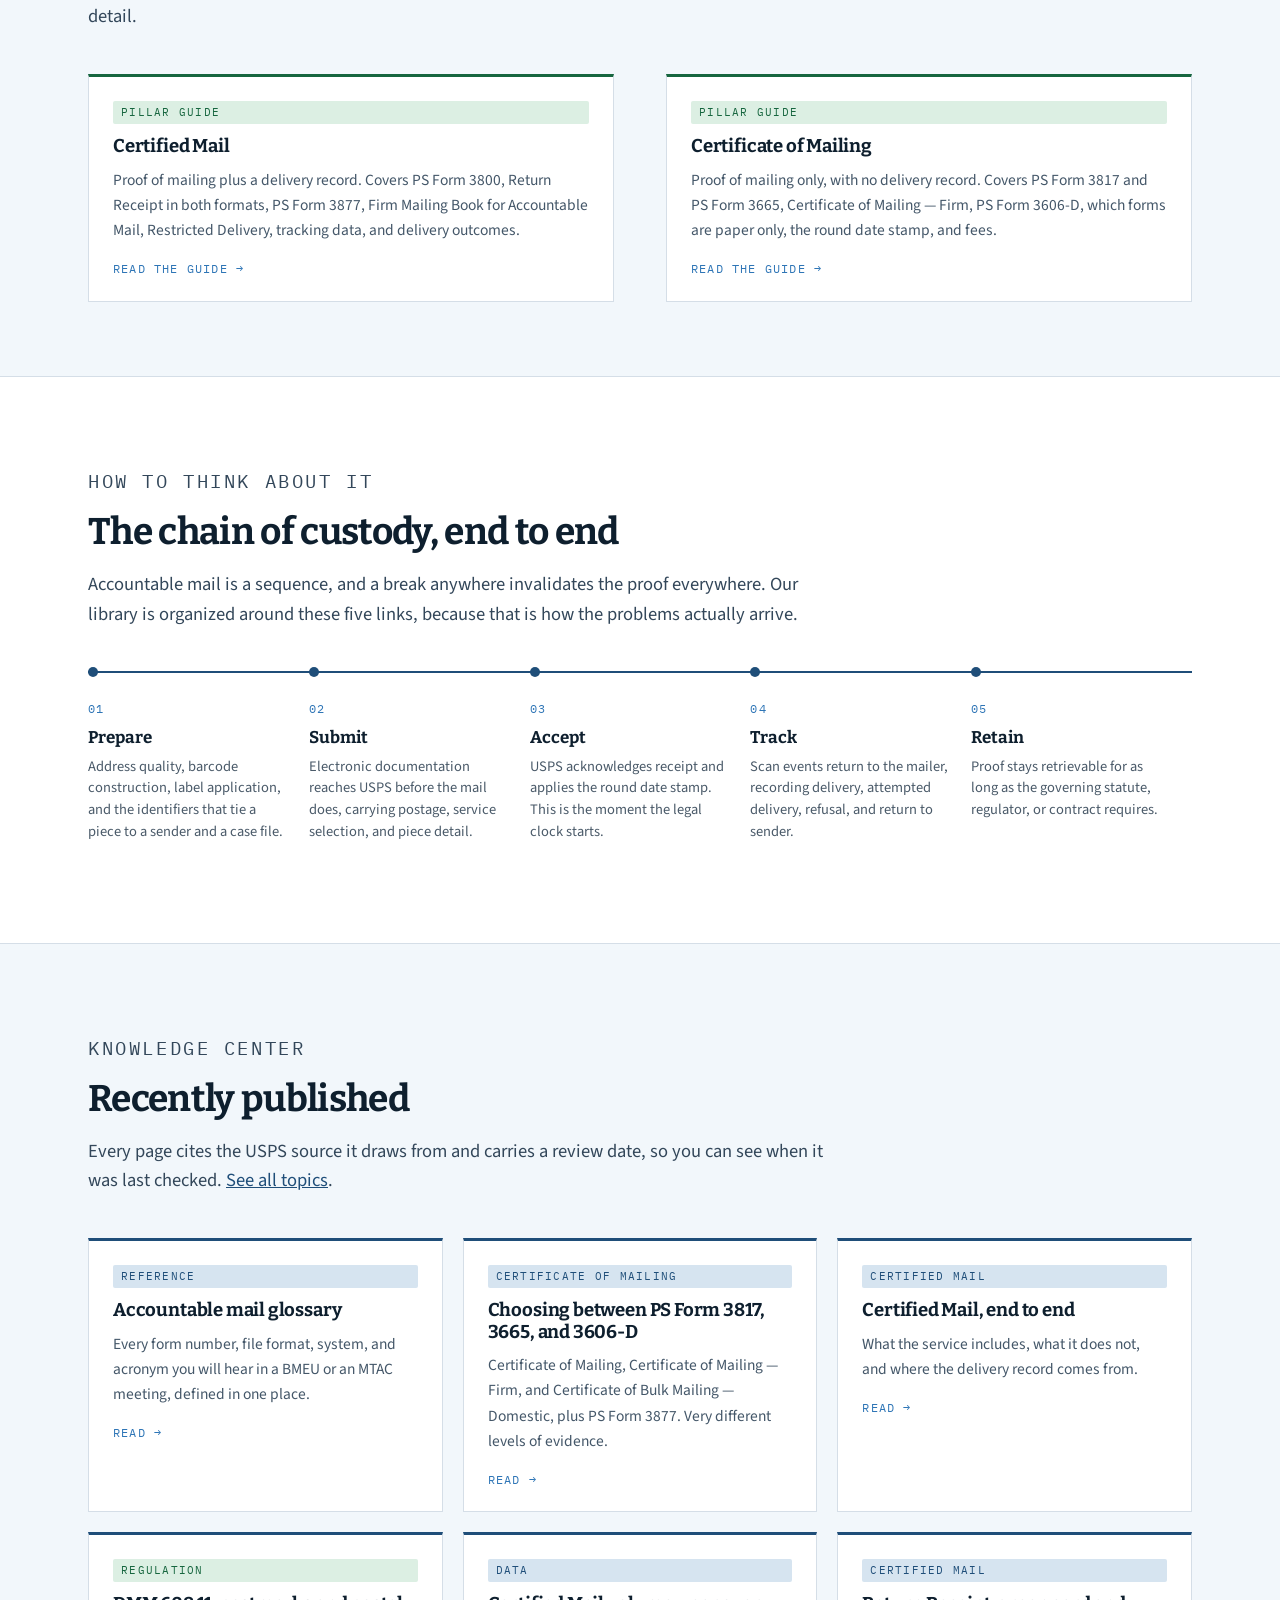
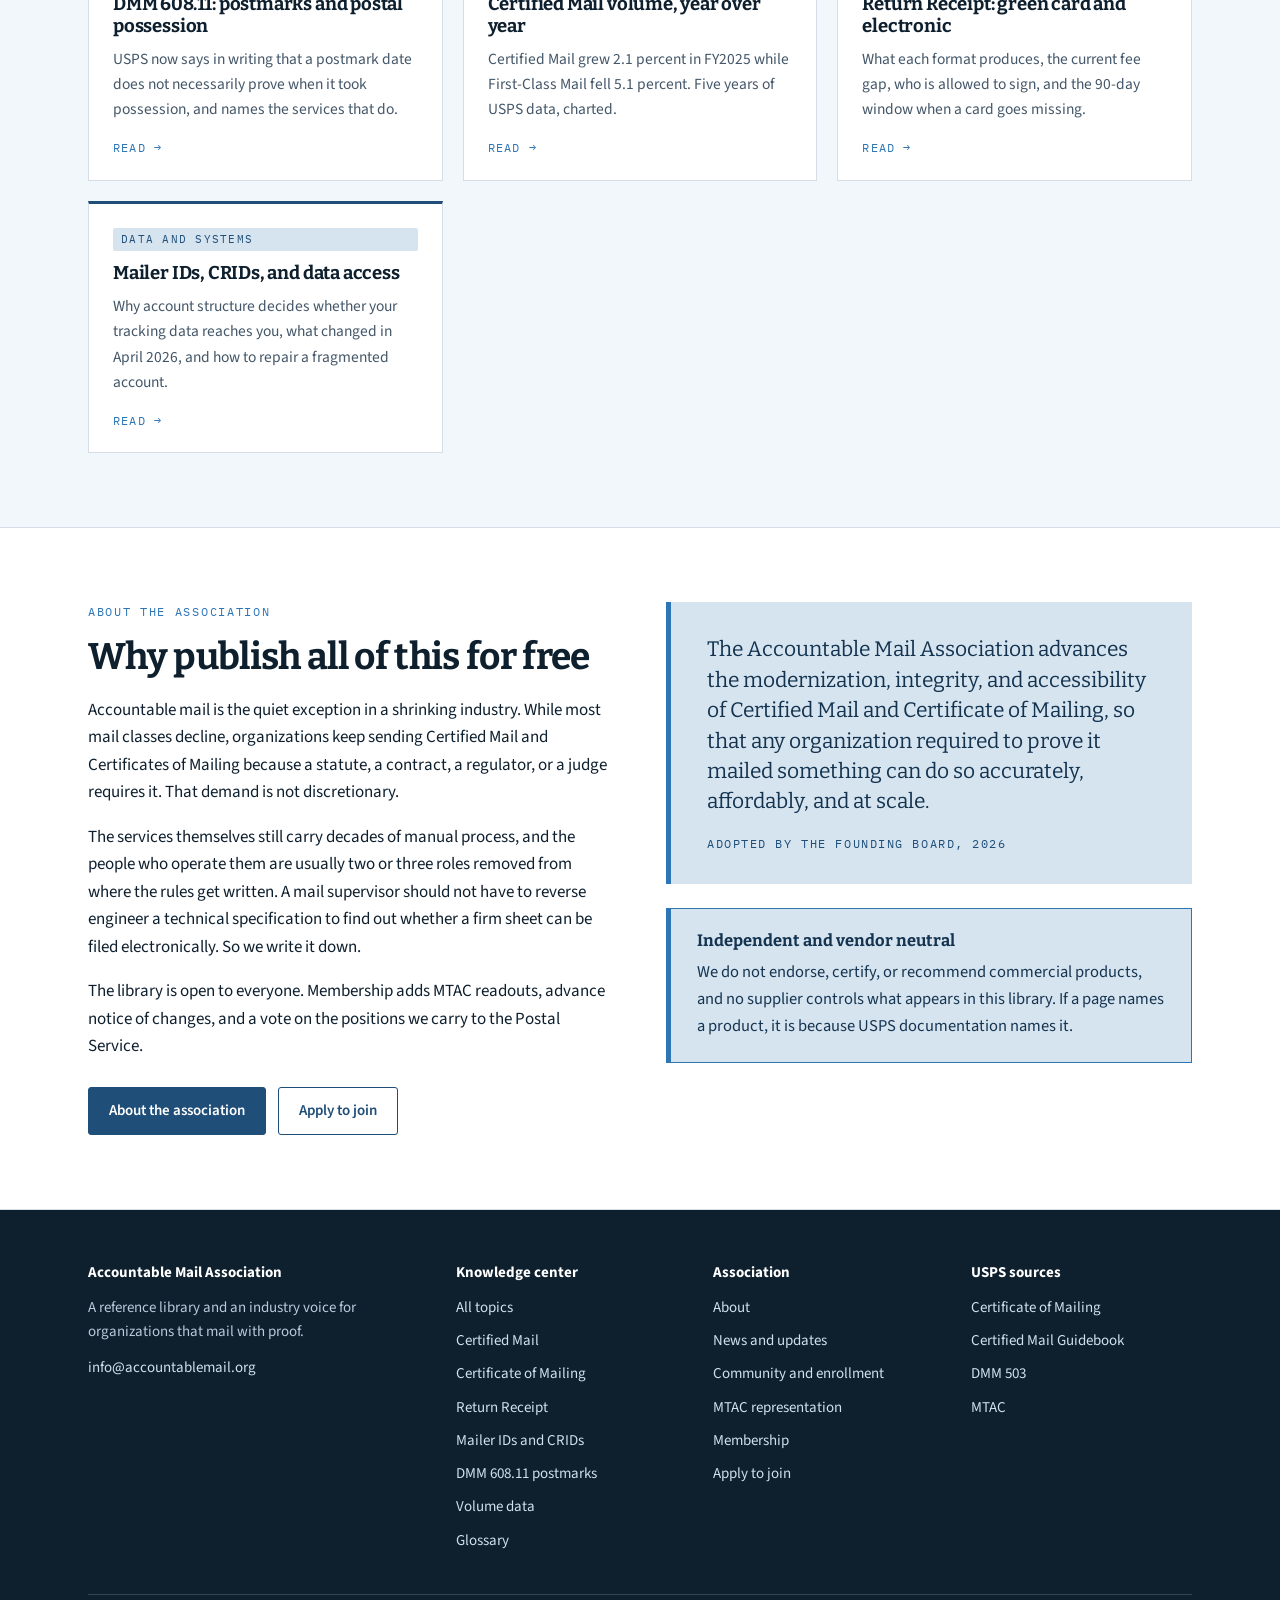
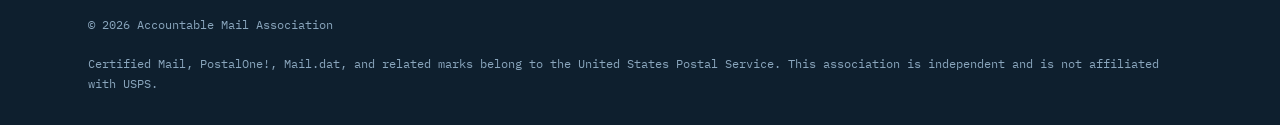
==== commit 1ea2f8b8: "Add files via upload" ====
--- a/index.html
+++ b/index.html
@@ -98,16 +98,17 @@
           <p class="eyebrow" style="color:#7FA8CC">Featured topic</p>
           <h3>Certificate of Mailing, end to end</h3>
           <p>The cheapest form of legal proof the Postal Service sells, and the most frequently
-            misapplied. Three forms provide three very different levels of evidence, and choosing the
-            wrong one means paying for proof you cannot use. Here is what each one establishes, what
-            the completion rules require, and when Certificate of Mailing is the right service
-            instead of Certified Mail.</p>
+            misapplied. Certificate of Mailing is a family of forms rather than one product, they
+            provide very different levels of evidence, and choosing the wrong one means paying for
+            proof you cannot use. Here is what each one establishes, which forms are paper only, and
+            when Certificate of Mailing is the right service instead of Certified Mail.</p>
           <a class="btn" href="certificate-of-mailing.html">Read the full guide</a>
         </div>
         <ul>
           <li>PS Form 3817, paper only, retail</li>
           <li>PS Form 3665, Certificate of Mailing &mdash; Firm</li>
           <li>PS Form 3606-D, and its limits</li>
+          <li>PS Form 3877, the Accountable Mail firm book</li>
           <li>What the round date stamp proves</li>
           <li>Completion rules clerks enforce</li>
           <li>Certificate of Mailing or Certified Mail</li>
@@ -201,7 +202,7 @@
           <span class="pill live">Certificate of Mailing</span>
           <h3>Choosing between PS Form 3817, 3665, and 3606-D</h3>
           <p>Certificate of Mailing, Certificate of Mailing &mdash; Firm, and Certificate of Bulk
-            Mailing &mdash; Domestic. Three very different levels of evidence.</p>
+            Mailing &mdash; Domestic, plus PS Form 3877. Very different levels of evidence.</p>
           <span class="go">Read &rarr;</span>
         </a>
         <a class="topic" href="certified-mail.html">
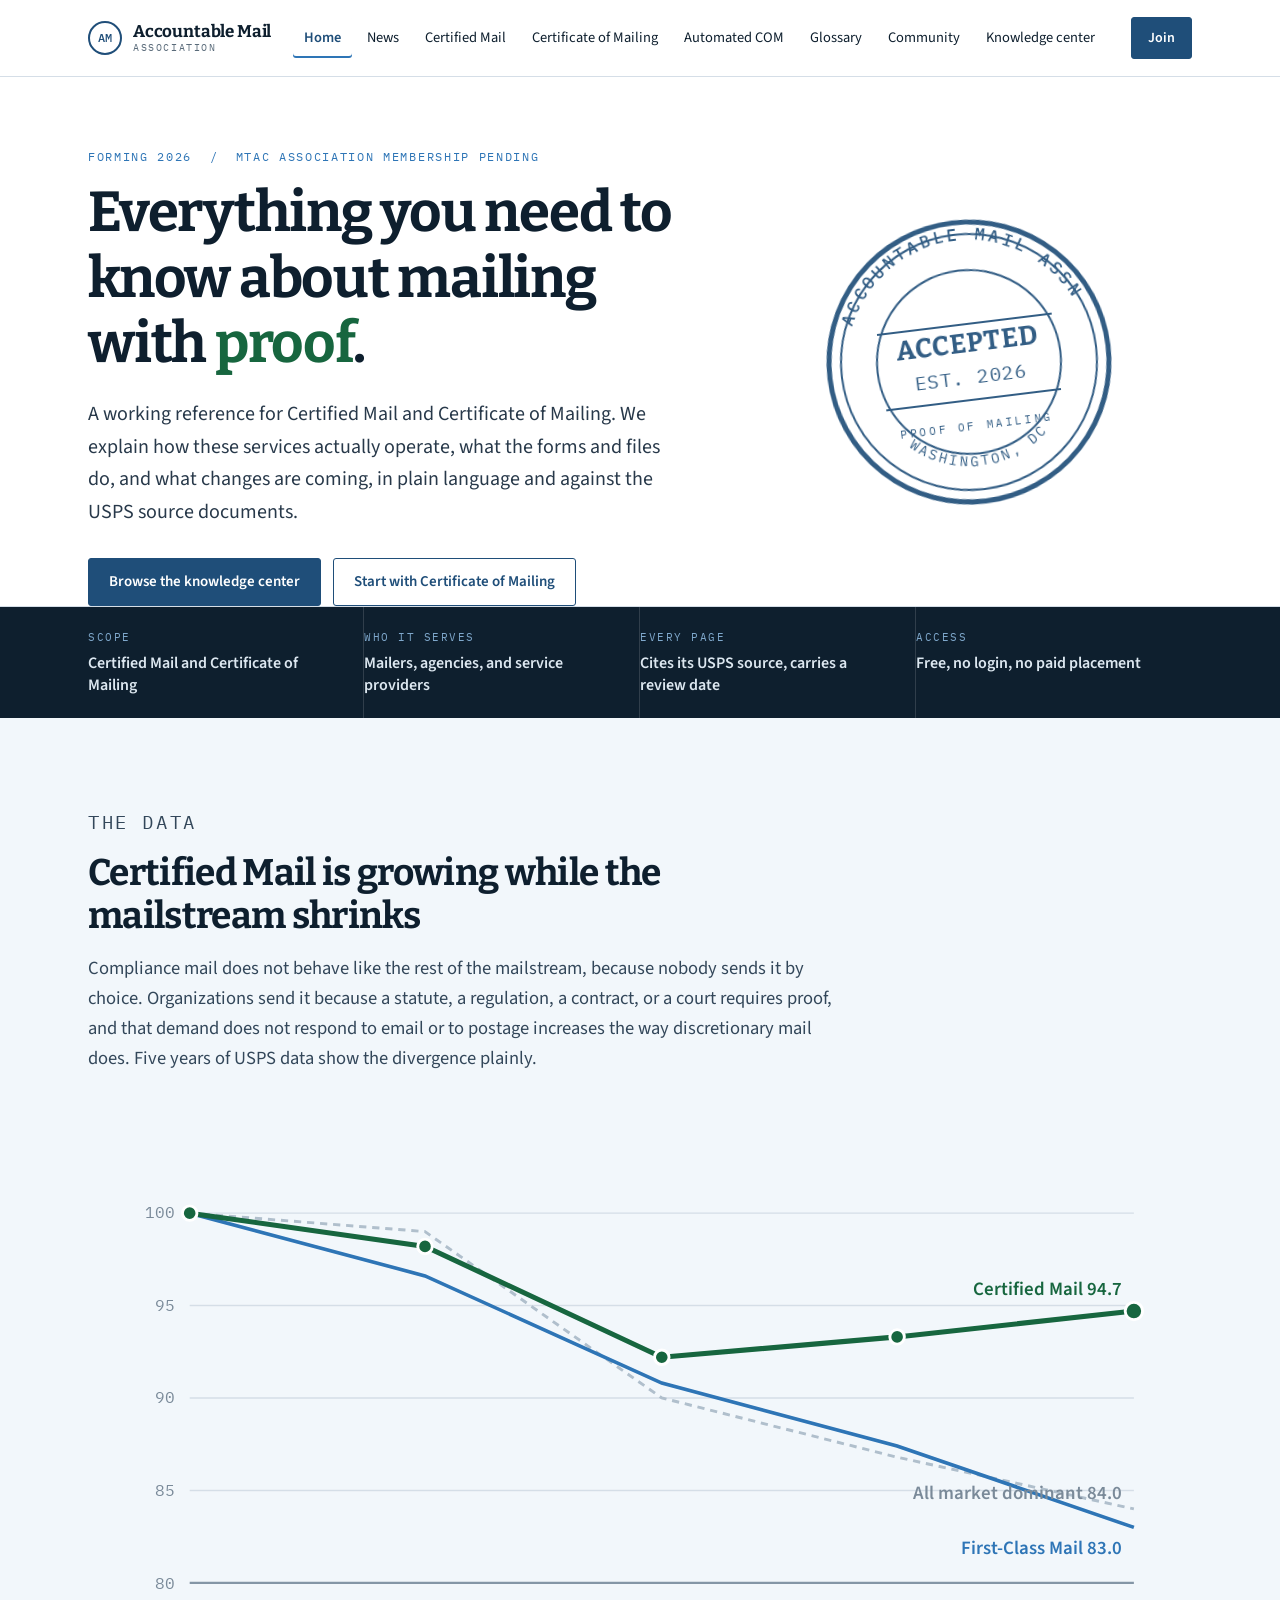
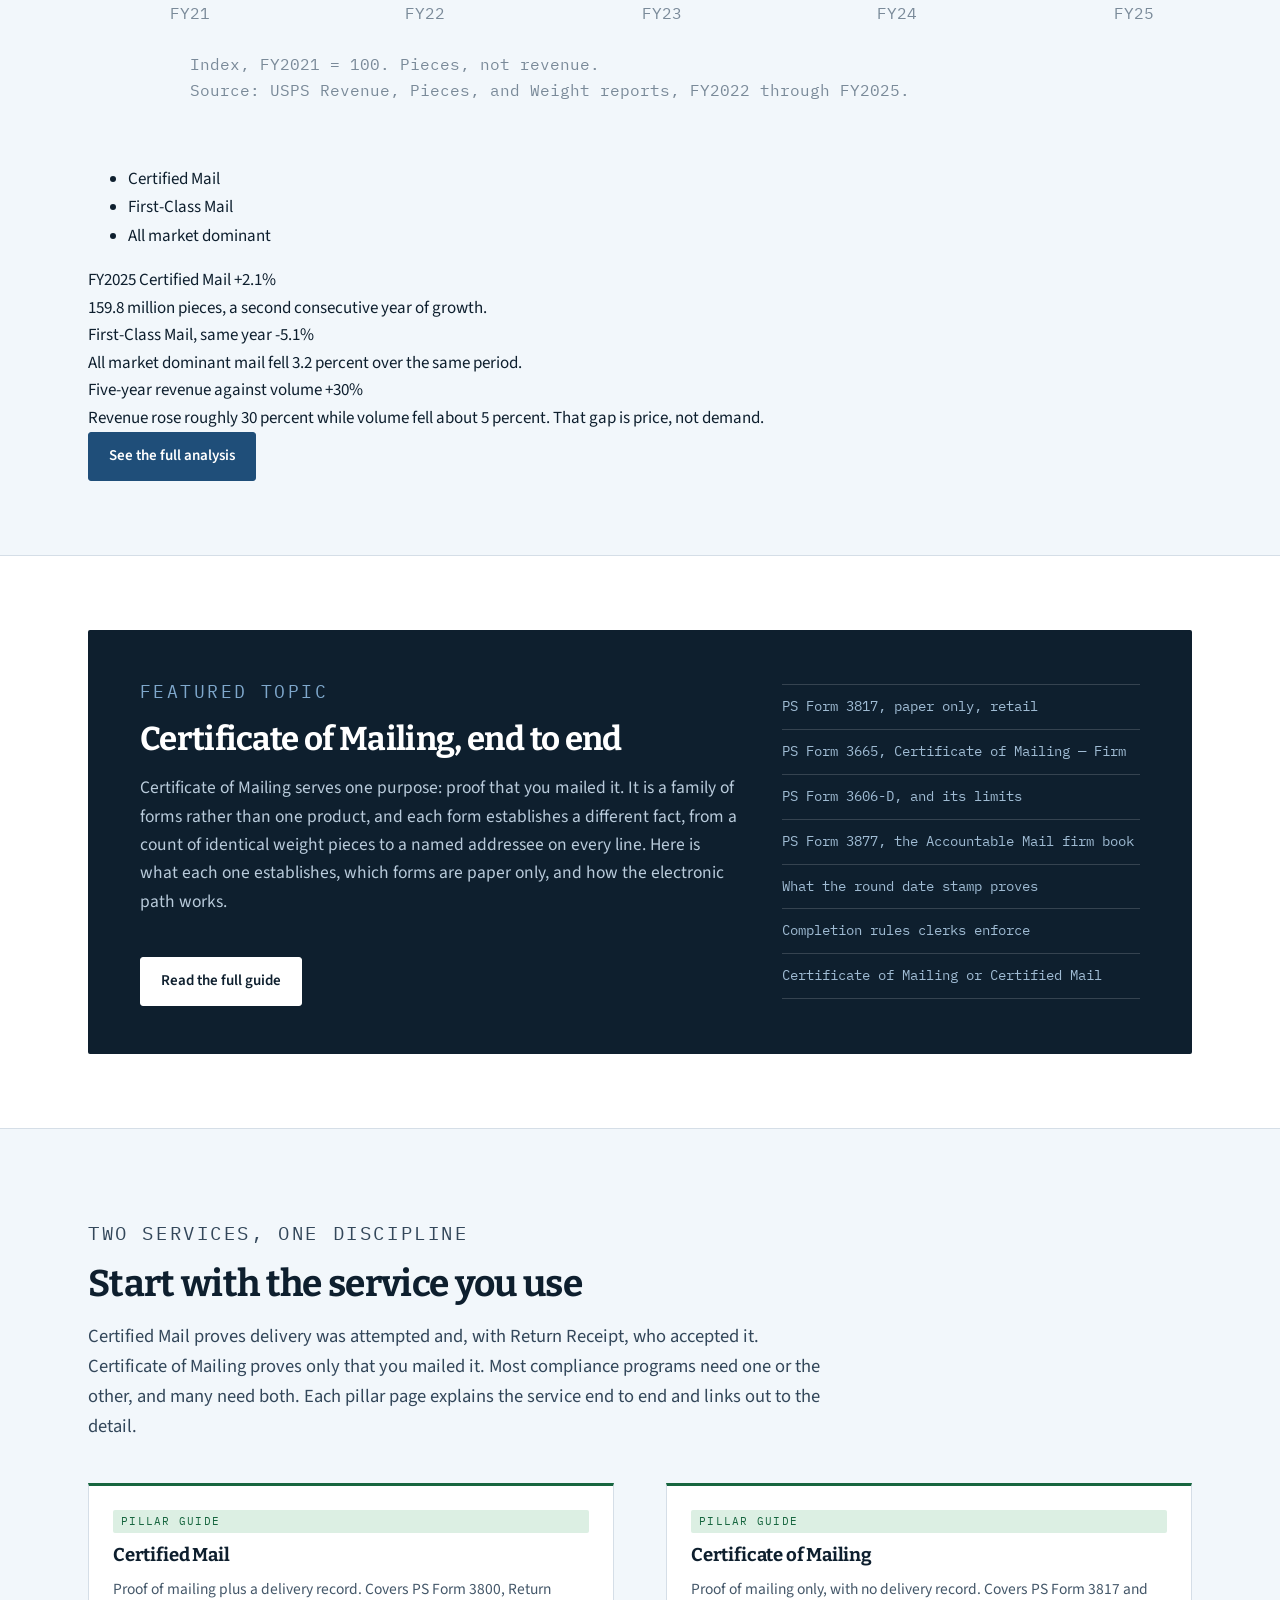
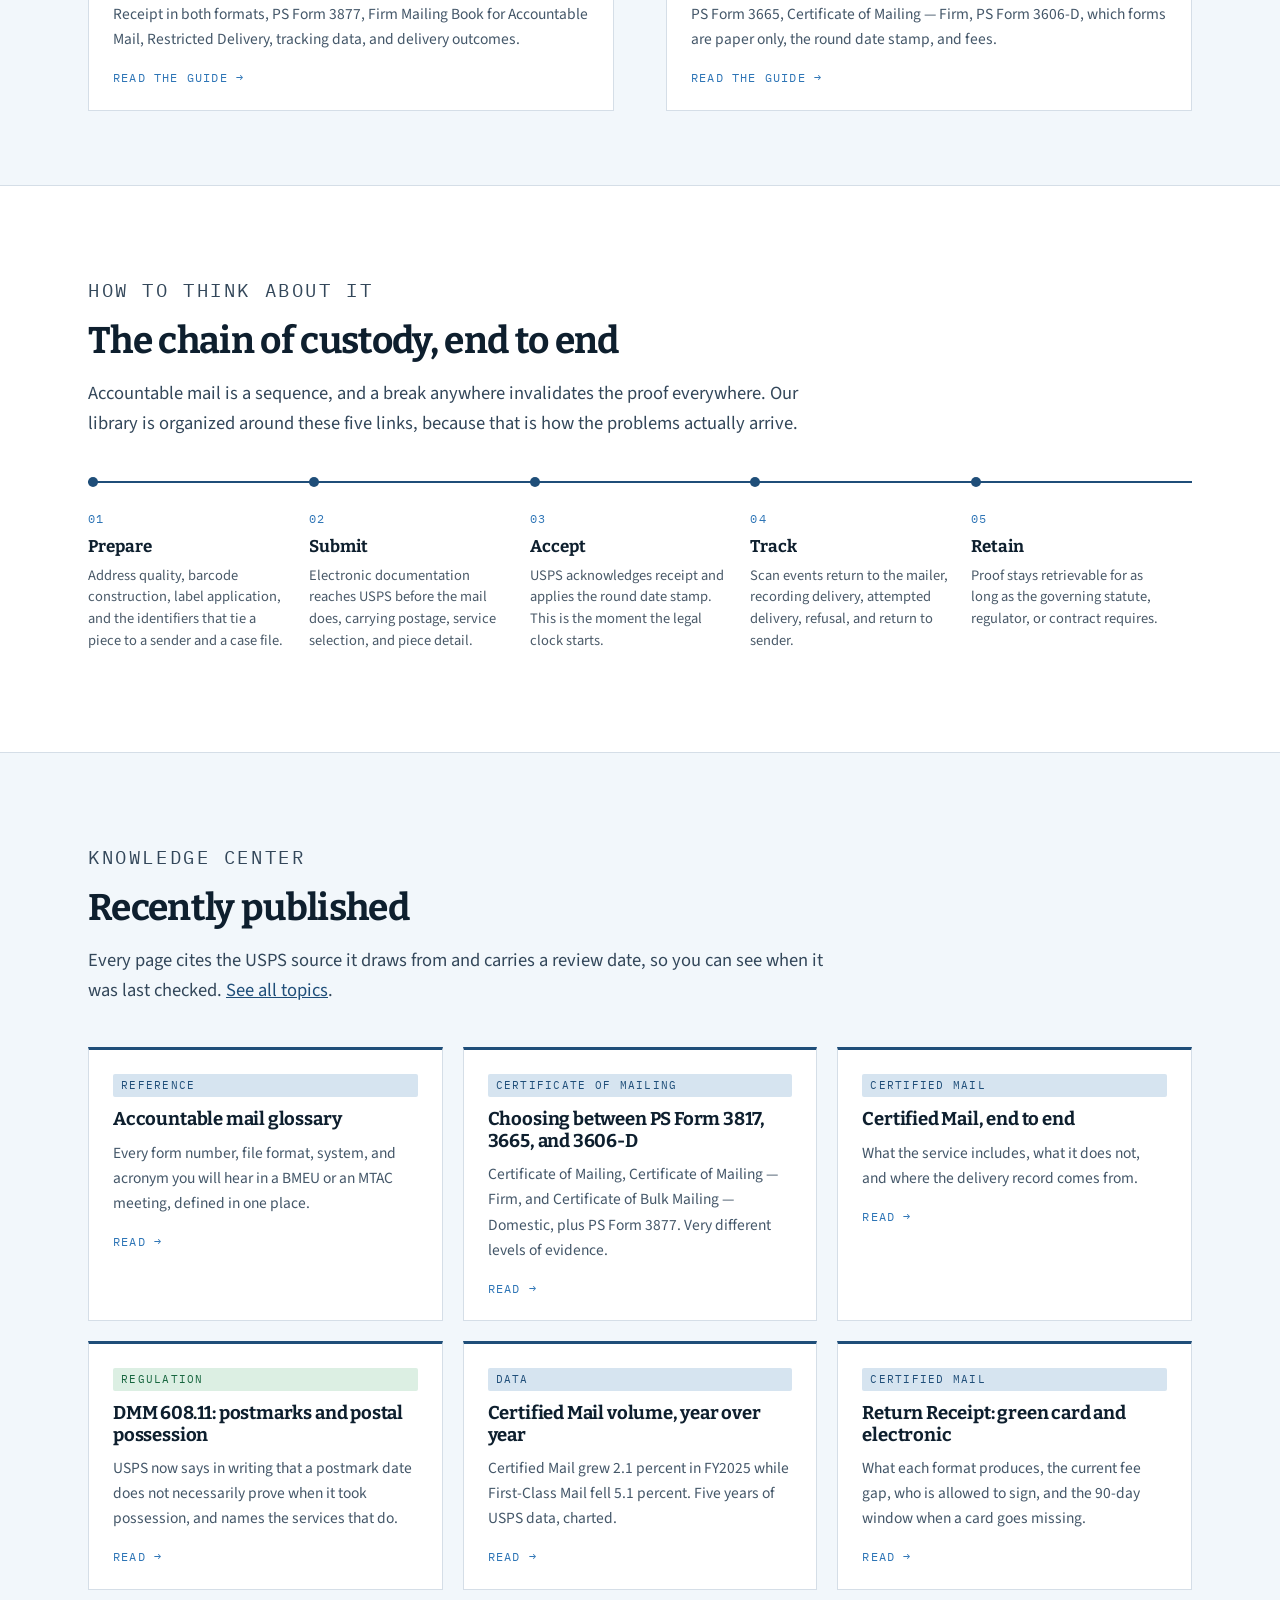
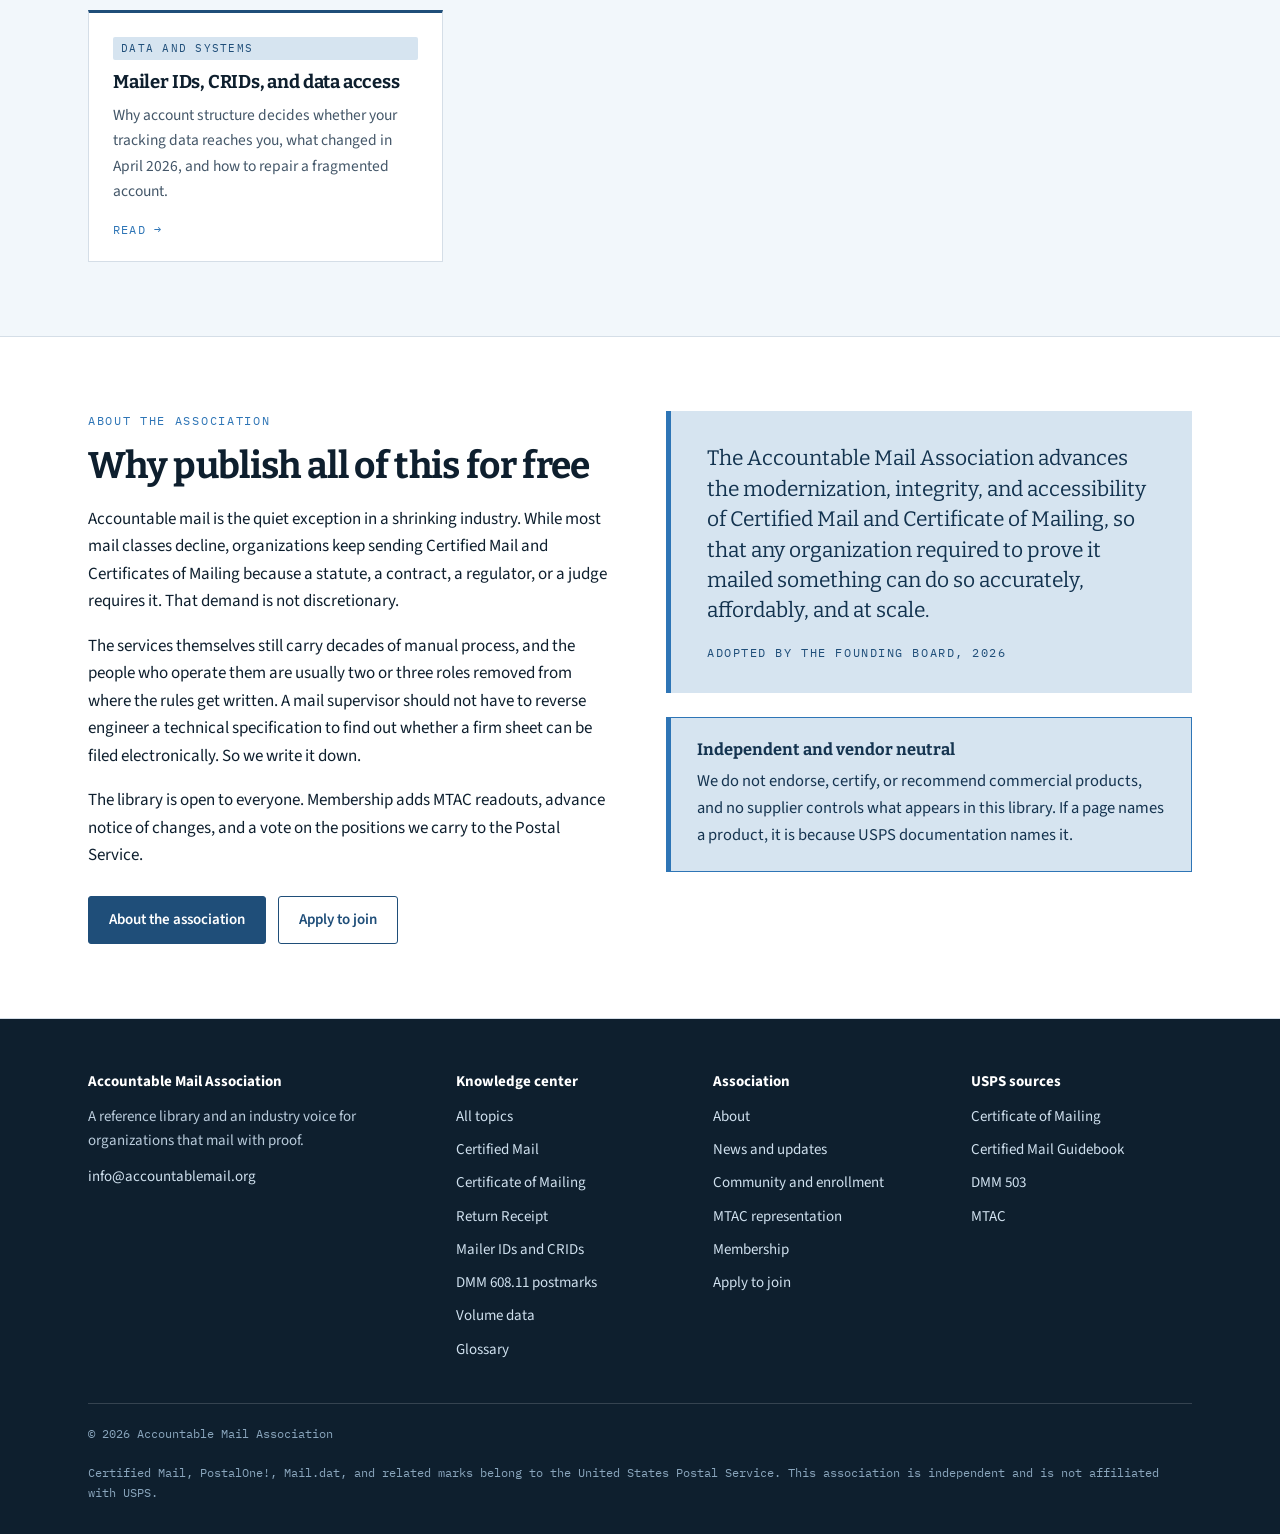
==== commit b795f121: "Add files via upload" ====
--- a/index.html
+++ b/index.html
@@ -4,7 +4,22 @@
 <meta charset="utf-8">
 <meta name="viewport" content="width=device-width, initial-scale=1">
 <title>Accountable Mail Association | Certified Mail and Certificate of Mailing</title>
-<meta name="description" content="A working reference for Certified Mail and Certificate of Mailing. Plain explanations of automated COM, electronic documentation, proof of mailing, tracking data, and retention, maintained against USPS source documentation.">
+<meta name="description" content="A working reference for Certified Mail and Certificate of Mailing. Plain explanations of the forms, proof of mailing, postmarks and DMM 608.11, tracking data, and retention, maintained against USPS source documentation.">
+<link rel="canonical" href="https://accountablemail.org/">
+<meta property="og:type" content="website">
+<meta property="og:site_name" content="Accountable Mail Association">
+<meta property="og:locale" content="en_US">
+<meta property="og:url" content="https://accountablemail.org/">
+<meta property="og:title" content="Accountable Mail Association | Certified Mail and Certificate of Mailing">
+<meta property="og:description" content="A working reference for Certified Mail and Certificate of Mailing. Plain explanations of the forms, proof of mailing, postmarks and DMM 608.11, tracking data, and retention, maintained against USPS source documentation.">
+<meta property="og:image" content="https://accountablemail.org/assets/share.png">
+<meta property="og:image:width" content="1200">
+<meta property="og:image:height" content="630">
+<meta property="og:image:alt" content="Accountable Mail Association. Mailing with proof, explained against the USPS source.">
+<meta name="twitter:card" content="summary_large_image">
+<meta name="twitter:title" content="Accountable Mail Association | Certified Mail and Certificate of Mailing">
+<meta name="twitter:description" content="A working reference for Certified Mail and Certificate of Mailing. Plain explanations of the forms, proof of mailing, postmarks and DMM 608.11, tracking data, and retention, maintained against USPS source documentation.">
+<meta name="twitter:image" content="https://accountablemail.org/assets/share.png">
 <link rel="preconnect" href="https://fonts.googleapis.com">
 <link rel="preconnect" href="https://fonts.gstatic.com" crossorigin>
 <link href="https://fonts.googleapis.com/css2?family=Bitter:wght@400;600;700&family=IBM+Plex+Mono:wght@400;500&family=Source+Sans+3:wght@400;600;700&display=swap" rel="stylesheet">
@@ -21,12 +36,13 @@
     </a>
     <nav class="main" aria-label="Primary">
       <a href="index.html" aria-current="page">Home</a>
-      <a href="topics.html">Knowledge center</a>
+      <a href="news.html">News</a>
       <a href="certified-mail.html">Certified Mail</a>
       <a href="certificate-of-mailing.html">Certificate of Mailing</a>
+      <a href="automated-com.html">Automated COM</a>
       <a href="glossary.html">Glossary</a>
-      <a href="news.html">News</a>
       <a href="community.html">Community</a>
+      <a href="topics.html">Knowledge center</a>
       <a href="about.html">About</a>
     </nav>
     <a class="btn" href="about.html#join">Join</a>
@@ -83,12 +99,101 @@
   <!-- ================= STRIP ================= -->
   <div class="strip">
     <dl class="wrap">
-      <div class="cell"><dt>FY2025 Certified Mail</dt><dd>159.8M pieces, up 2.1%</dd></div>
       <div class="cell"><dt>Scope</dt><dd>Certified Mail and Certificate of Mailing</dd></div>
       <div class="cell"><dt>Who it serves</dt><dd>Mailers, agencies, and service providers</dd></div>
-      <div class="cell"><dt>All other mail</dt><dd>Down 3.2% over the same year</dd></div>
+      <div class="cell"><dt>Every page</dt><dd>Cites its USPS source, carries a review date</dd></div>
+      <div class="cell"><dt>Access</dt><dd>Free, no login, no paid placement</dd></div>
     </dl>
   </div>
+
+  <!-- ================= GROWTH ================= -->
+  <section class="tint">
+    <div class="wrap">
+      <div class="head">
+        <p class="eyebrow">The data</p>
+        <h2>Certified Mail is growing while the mailstream shrinks</h2>
+        <p>Compliance mail does not behave like the rest of the mailstream, because nobody sends it
+          by choice. Organizations send it because a statute, a regulation, a contract, or a court
+          requires proof, and that demand does not respond to email or to postage increases the way
+          discretionary mail does. Five years of USPS data show the divergence plainly.</p>
+      </div>
+
+      <div class="growth">
+        <div class="growth-chart">
+          <svg viewBox="0 0 760 420" role="img" style="width:100%;height:auto;margin:2px 0 10px"
+               aria-label="Line chart indexed to fiscal year 2021 showing Certified Mail volume recovering to 94.7 in fiscal 2025 while First-Class Mail fell to 83.0 and total market dominant mail fell to 84.0">
+            <style>
+              .ax{stroke:#D5DEE7;stroke-width:1}
+              .axb{stroke:#8496A6;stroke-width:1.5}
+              .gl{font-family:'IBM Plex Mono',monospace;font-size:11px;fill:#7A8A99}
+              .sl{font-family:'Source Sans 3',Arial,sans-serif;font-size:13px;font-weight:600}
+              .dot{stroke:#fff;stroke-width:2}
+            </style>
+            <line class="ax" x1="70" y1="65.5" x2="720" y2="65.5"/>
+            <line class="ax" x1="70" y1="129.1" x2="720" y2="129.1"/>
+            <line class="ax" x1="70" y1="192.7" x2="720" y2="192.7"/>
+            <line class="ax" x1="70" y1="256.4" x2="720" y2="256.4"/>
+            <line class="axb" x1="70" y1="320" x2="720" y2="320"/>
+            <text class="gl" x="60" y="69" text-anchor="end">100</text>
+            <text class="gl" x="60" y="133" text-anchor="end">95</text>
+            <text class="gl" x="60" y="196" text-anchor="end">90</text>
+            <text class="gl" x="60" y="260" text-anchor="end">85</text>
+            <text class="gl" x="60" y="324" text-anchor="end">80</text>
+            <text class="gl" x="70" y="345" text-anchor="middle">FY21</text>
+            <text class="gl" x="232" y="345" text-anchor="middle">FY22</text>
+            <text class="gl" x="395" y="345" text-anchor="middle">FY23</text>
+            <text class="gl" x="557" y="345" text-anchor="middle">FY24</text>
+            <text class="gl" x="720" y="345" text-anchor="middle">FY25</text>
+
+            <polyline fill="none" stroke="#B0BFCC" stroke-width="2" stroke-dasharray="5 4"
+              points="70,65.5 232,78.2 395,192.7 557,233.5 720,269.1"/>
+            <polyline fill="none" stroke="#2E75B6" stroke-width="2.5"
+              points="70,65.5 232,108.7 395,182.5 557,225.8 720,281.8"/>
+            <polyline fill="none" stroke="#17663F" stroke-width="3.5"
+              points="70,65.5 232,88.4 395,164.7 557,150.7 720,132.9"/>
+
+            <circle class="dot" cx="70" cy="65.5" r="5" fill="#17663F"/>
+            <circle class="dot" cx="232" cy="88.4" r="5" fill="#17663F"/>
+            <circle class="dot" cx="395" cy="164.7" r="5" fill="#17663F"/>
+            <circle class="dot" cx="557" cy="150.7" r="5" fill="#17663F"/>
+            <circle class="dot" cx="720" cy="132.9" r="6" fill="#17663F"/>
+
+            <text class="sl" x="712" y="122" text-anchor="end" fill="#17663F">Certified Mail 94.7</text>
+            <text class="sl" x="712" y="262" text-anchor="end" fill="#7A8A99">All market dominant 84.0</text>
+            <text class="sl" x="712" y="300" text-anchor="end" fill="#2E75B6">First-Class Mail 83.0</text>
+
+            <text class="gl" x="70" y="380">Index, FY2021 = 100. Pieces, not revenue.</text>
+            <text class="gl" x="70" y="398">Source: USPS Revenue, Pieces, and Weight reports, FY2022 through FY2025.</text>
+          </svg>
+          <ul class="legend">
+            <li><i style="background:#17663F"></i>Certified Mail</li>
+            <li><i style="background:#2E75B6"></i>First-Class Mail</li>
+            <li><i style="background:#B0BFCC"></i>All market dominant</li>
+          </ul>
+        </div>
+
+        <div class="growth-side">
+          <div class="kpi">
+            <span class="l">FY2025 Certified Mail</span>
+            <span class="n up">+2.1%</span>
+            <p class="d">159.8 million pieces, a second consecutive year of growth.</p>
+          </div>
+          <div class="kpi">
+            <span class="l">First-Class Mail, same year</span>
+            <span class="n down">-5.1%</span>
+            <p class="d">All market dominant mail fell 3.2 percent over the same period.</p>
+          </div>
+          <div class="kpi">
+            <span class="l">Five-year revenue against volume</span>
+            <span class="n up">+30%</span>
+            <p class="d">Revenue rose roughly 30 percent while volume fell about 5 percent. That gap
+              is price, not demand.</p>
+          </div>
+          <p style="margin:0"><a class="btn" href="certified-mail-volume.html">See the full analysis</a></p>
+        </div>
+      </div>
+    </div>
+  </section>
 
   <!-- ================= FEATURED: AUTOMATED COM ================= -->
   <section>
@@ -97,11 +202,10 @@
         <div>
           <p class="eyebrow" style="color:#7FA8CC">Featured topic</p>
           <h3>Certificate of Mailing, end to end</h3>
-          <p>The cheapest form of legal proof the Postal Service sells, and the most frequently
-            misapplied. Certificate of Mailing is a family of forms rather than one product, they
-            provide very different levels of evidence, and choosing the wrong one means paying for
-            proof you cannot use. Here is what each one establishes, which forms are paper only, and
-            when Certificate of Mailing is the right service instead of Certified Mail.</p>
+          <p>Certificate of Mailing serves one purpose: proof that you mailed it. It is a family of
+            forms rather than one product, and each form establishes a different fact, from a count of
+            identical weight pieces to a named addressee on every line. Here is what each one
+            establishes, which forms are paper only, and how the electronic path works.</p>
           <a class="btn" href="certificate-of-mailing.html">Read the full guide</a>
         </div>
         <ul>
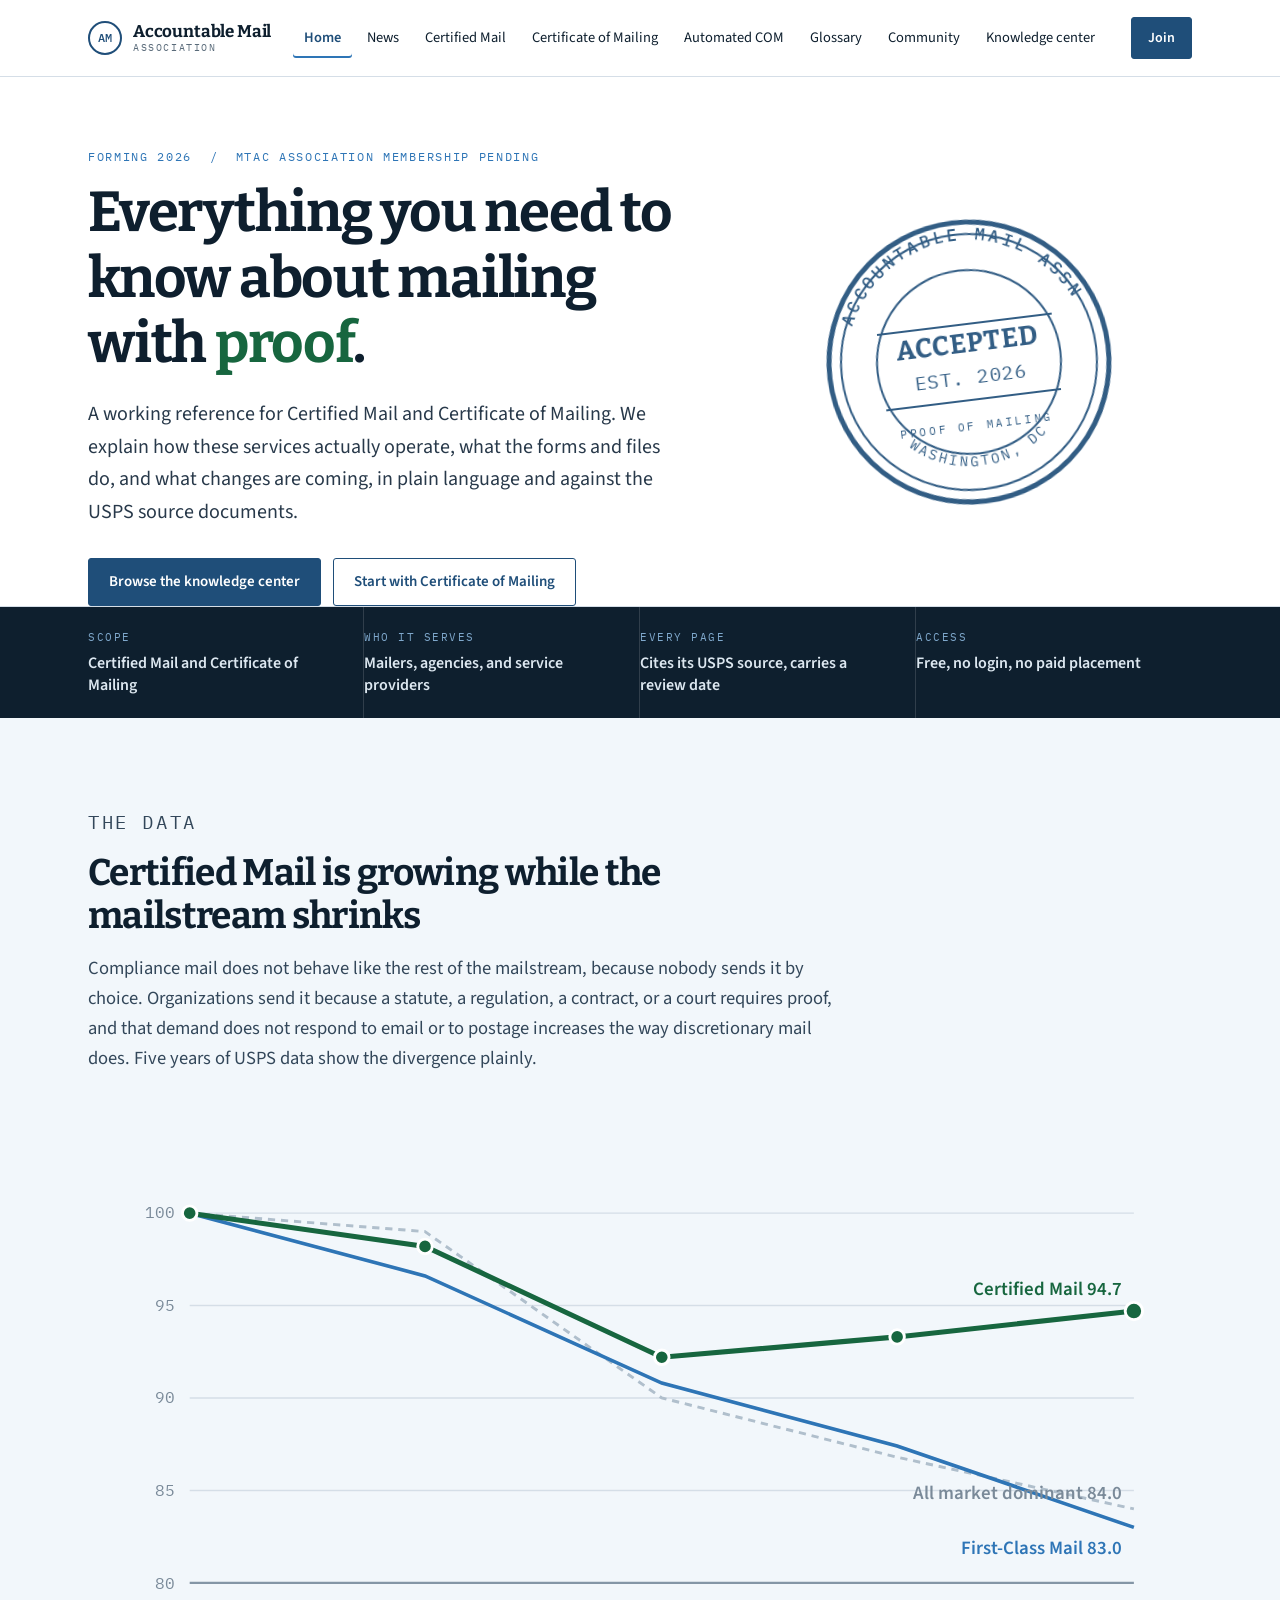
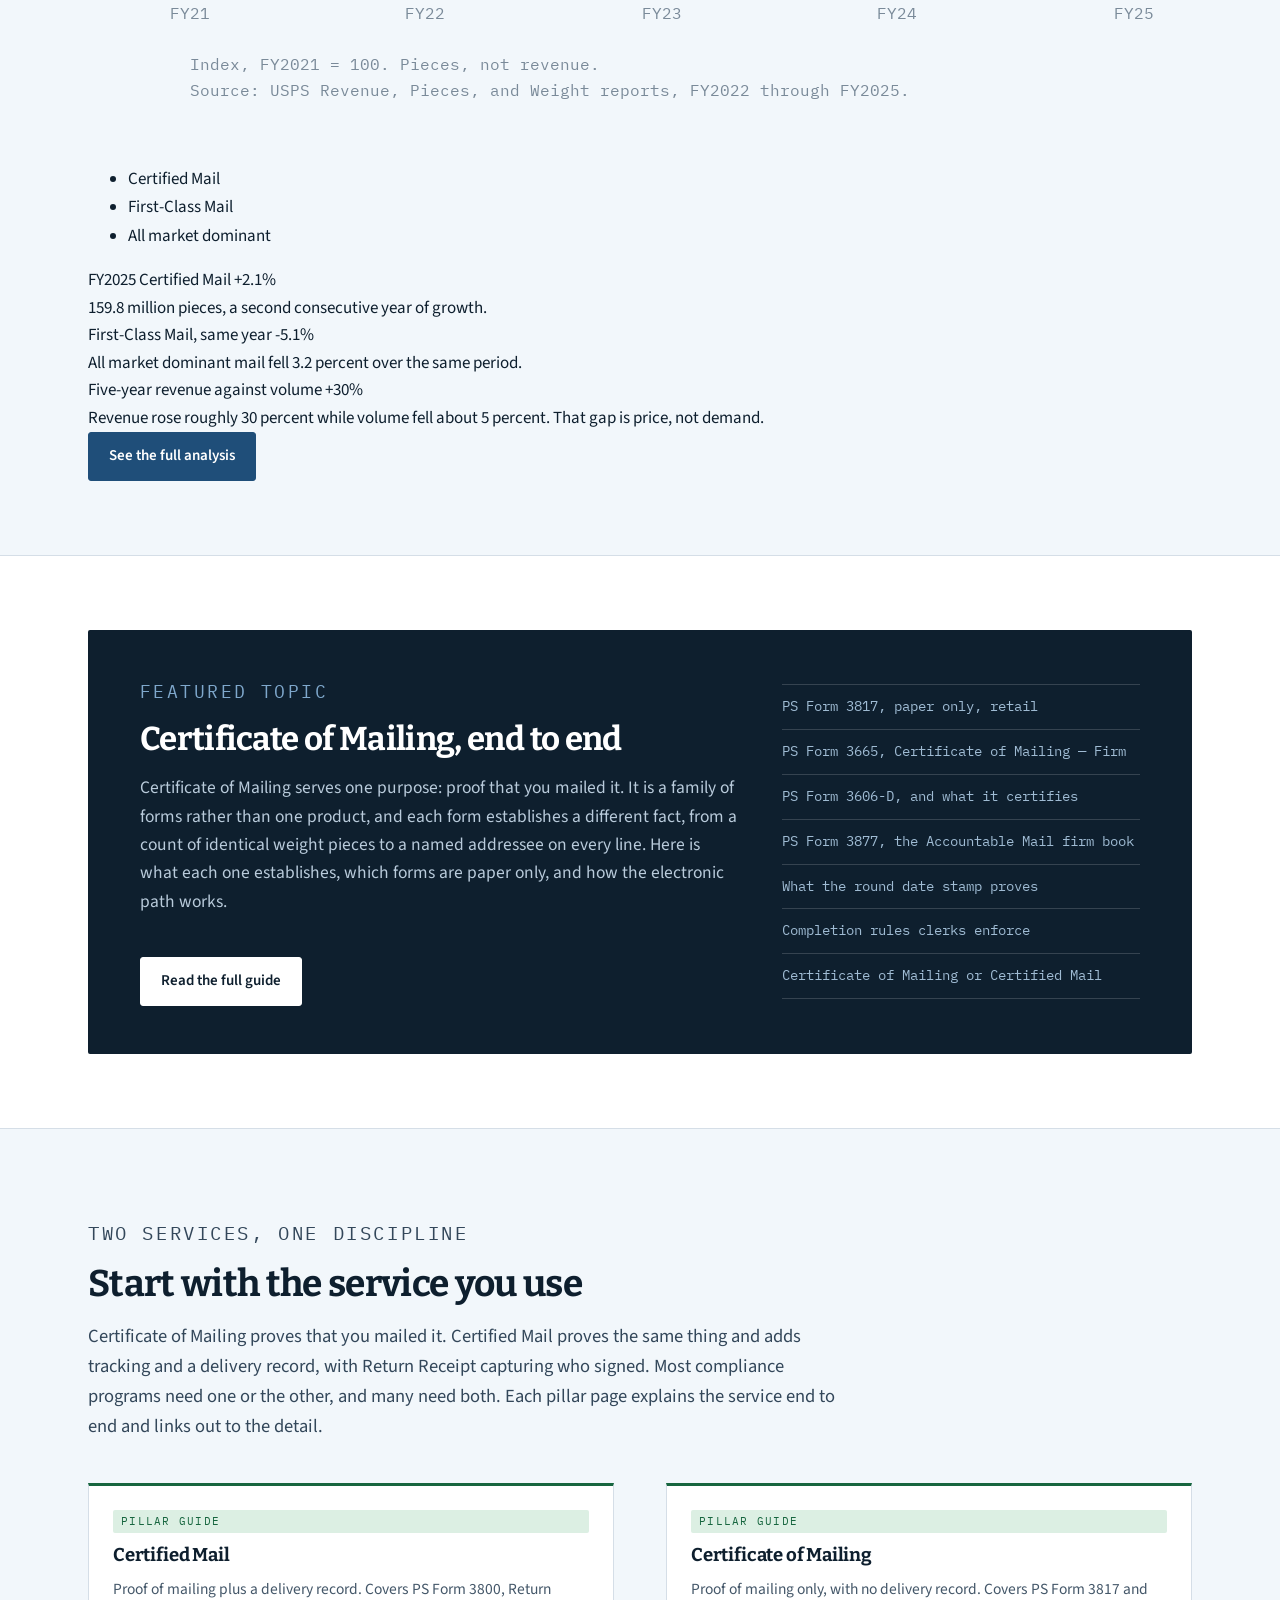
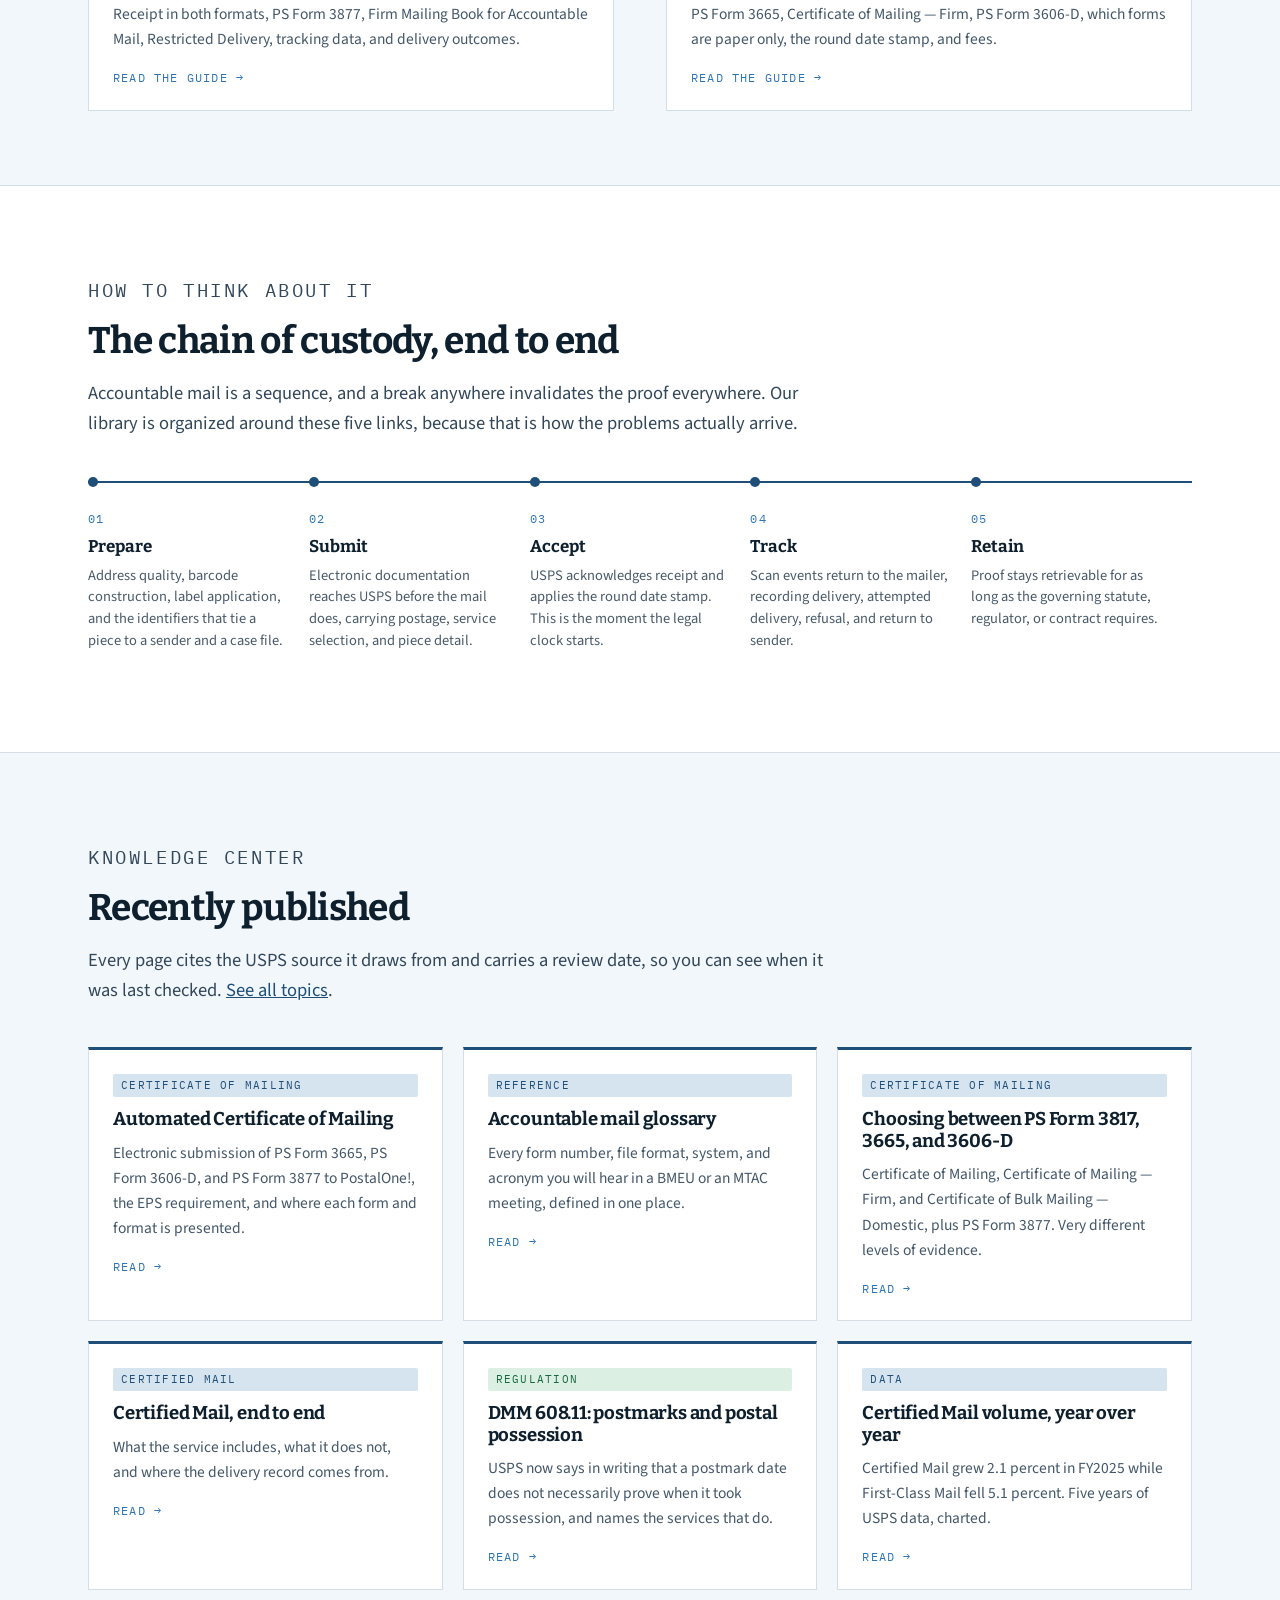
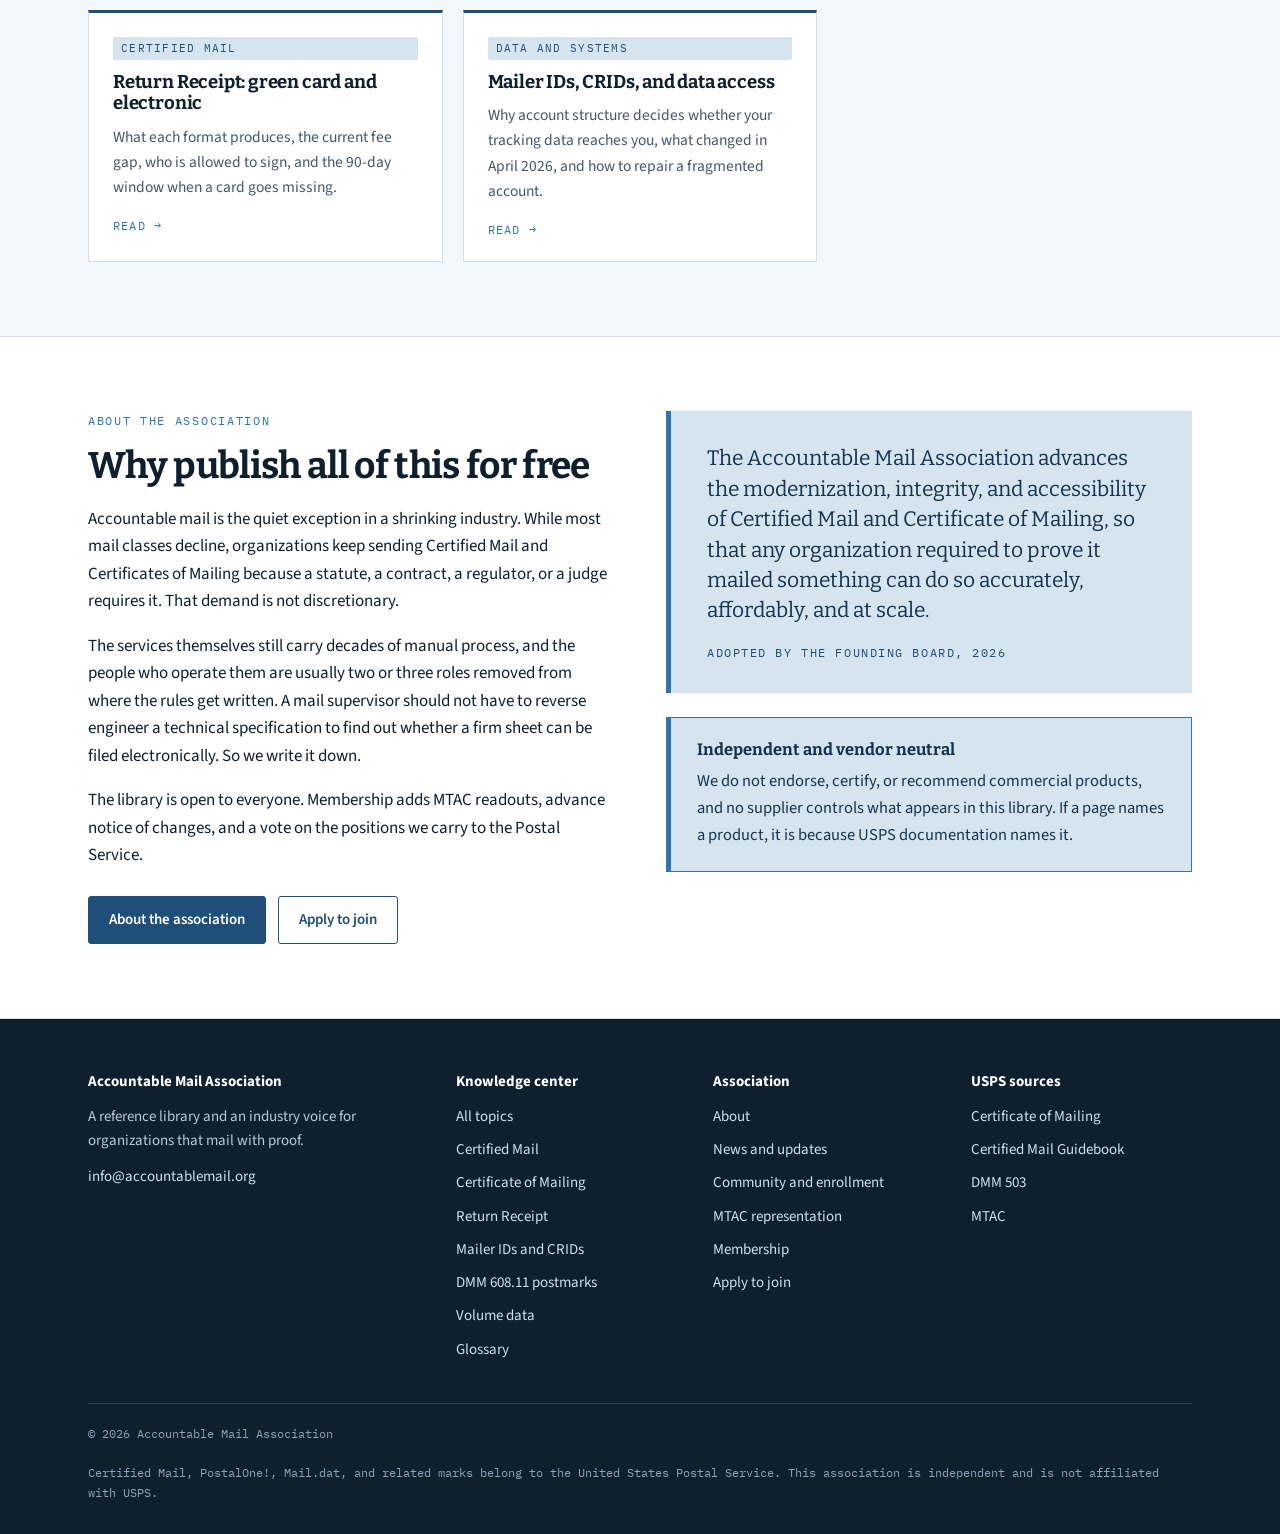
==== commit 73abbe18: "Add files via upload" ====
--- a/index.html
+++ b/index.html
@@ -211,7 +211,7 @@
         <ul>
           <li>PS Form 3817, paper only, retail</li>
           <li>PS Form 3665, Certificate of Mailing &mdash; Firm</li>
-          <li>PS Form 3606-D, and its limits</li>
+          <li>PS Form 3606-D, and what it certifies</li>
           <li>PS Form 3877, the Accountable Mail firm book</li>
           <li>What the round date stamp proves</li>
           <li>Completion rules clerks enforce</li>
@@ -227,10 +227,10 @@
       <div class="head">
         <p class="eyebrow">Two services, one discipline</p>
         <h2>Start with the service you use</h2>
-        <p>Certified Mail proves delivery was attempted and, with Return Receipt, who accepted it.
-          Certificate of Mailing proves only that you mailed it. Most compliance programs need one
-          or the other, and many need both. Each pillar page explains the service end to end and
-          links out to the detail.</p>
+        <p>Certificate of Mailing proves that you mailed it. Certified Mail proves the same thing and
+          adds tracking and a delivery record, with Return Receipt capturing who signed. Most
+          compliance programs need one or the other, and many need both. Each pillar page explains
+          the service end to end and links out to the detail.</p>
       </div>
 
       <div class="two">
@@ -295,6 +295,13 @@
       </div>
 
       <div class="topic-grid">
+        <a class="topic" href="automated-com.html">
+          <span class="pill live">Certificate of Mailing</span>
+          <h3>Automated Certificate of Mailing</h3>
+          <p>Electronic submission of PS Form 3665, PS Form 3606-D, and PS Form 3877 to PostalOne!,
+            the EPS requirement, and where each form and format is presented.</p>
+          <span class="go">Read &rarr;</span>
+        </a>
         <a class="topic" href="glossary.html">
           <span class="pill live">Reference</span>
           <h3>Accountable mail glossary</h3>
